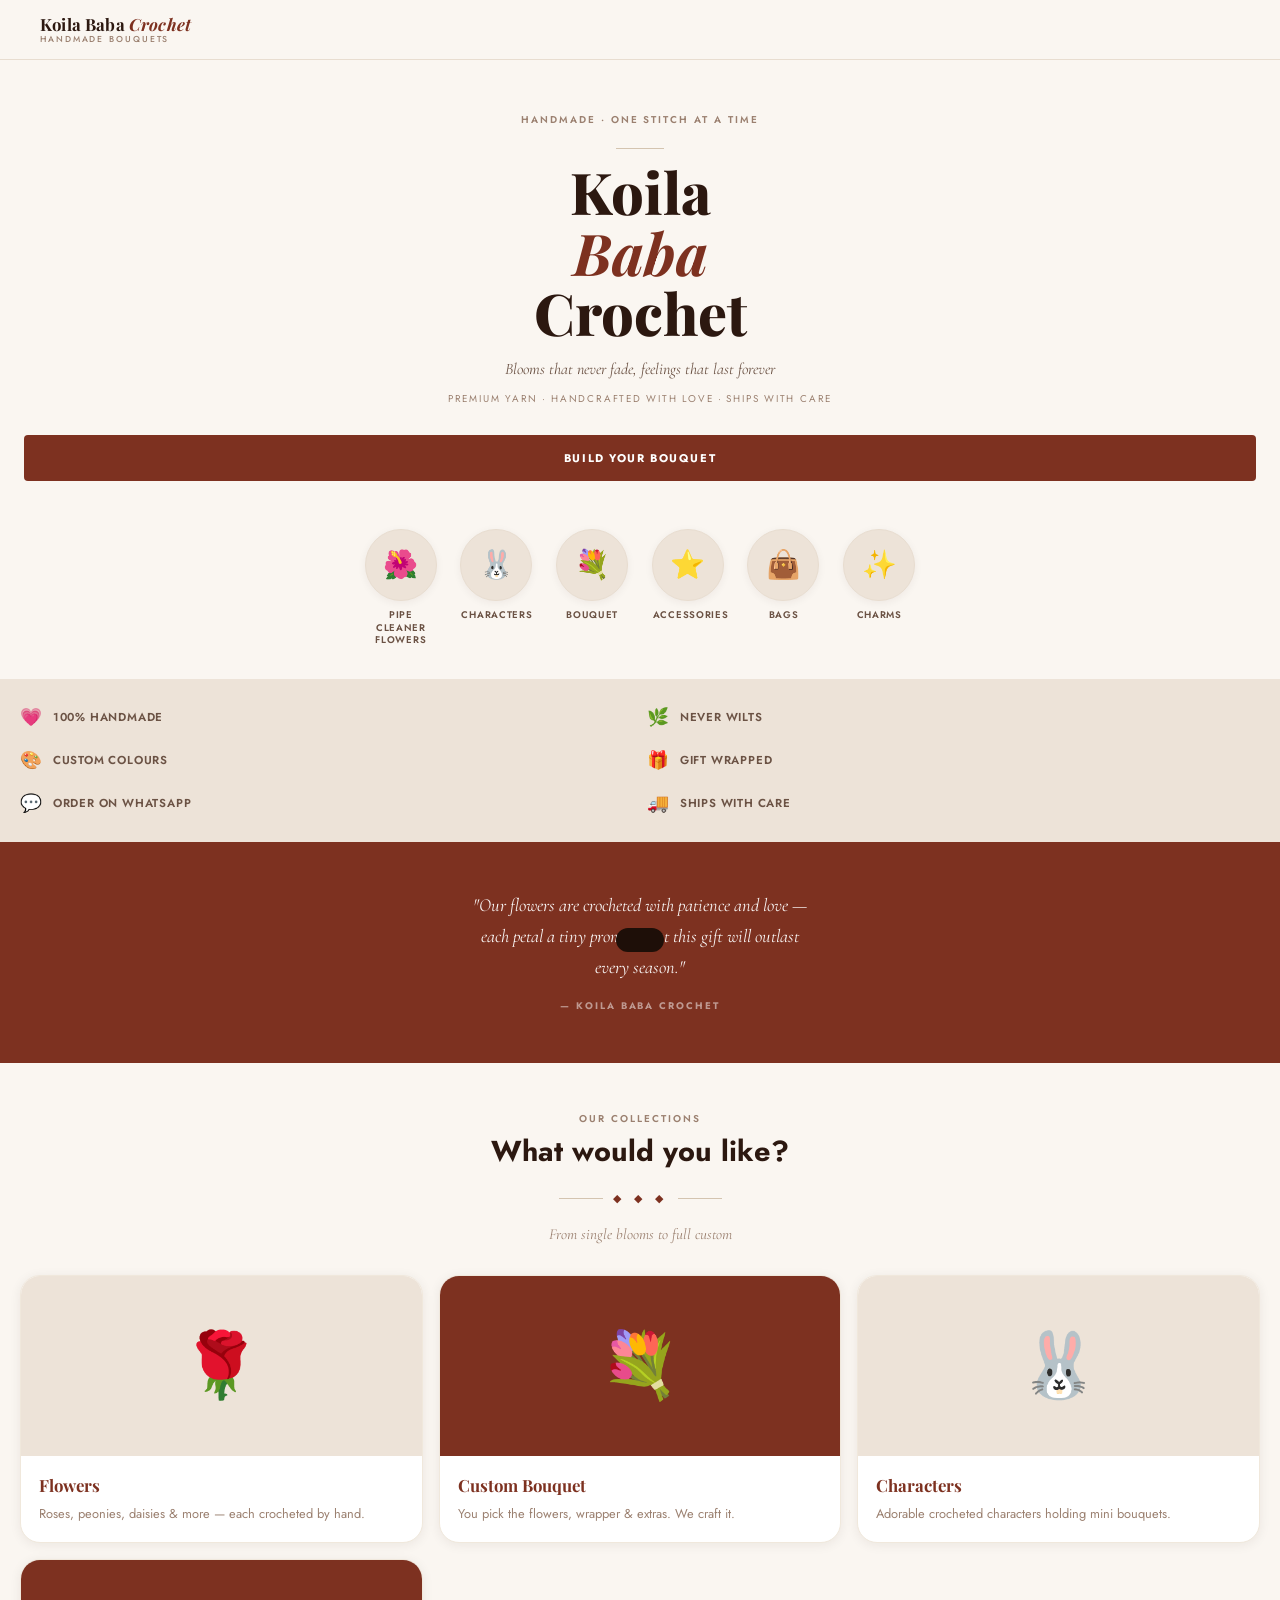
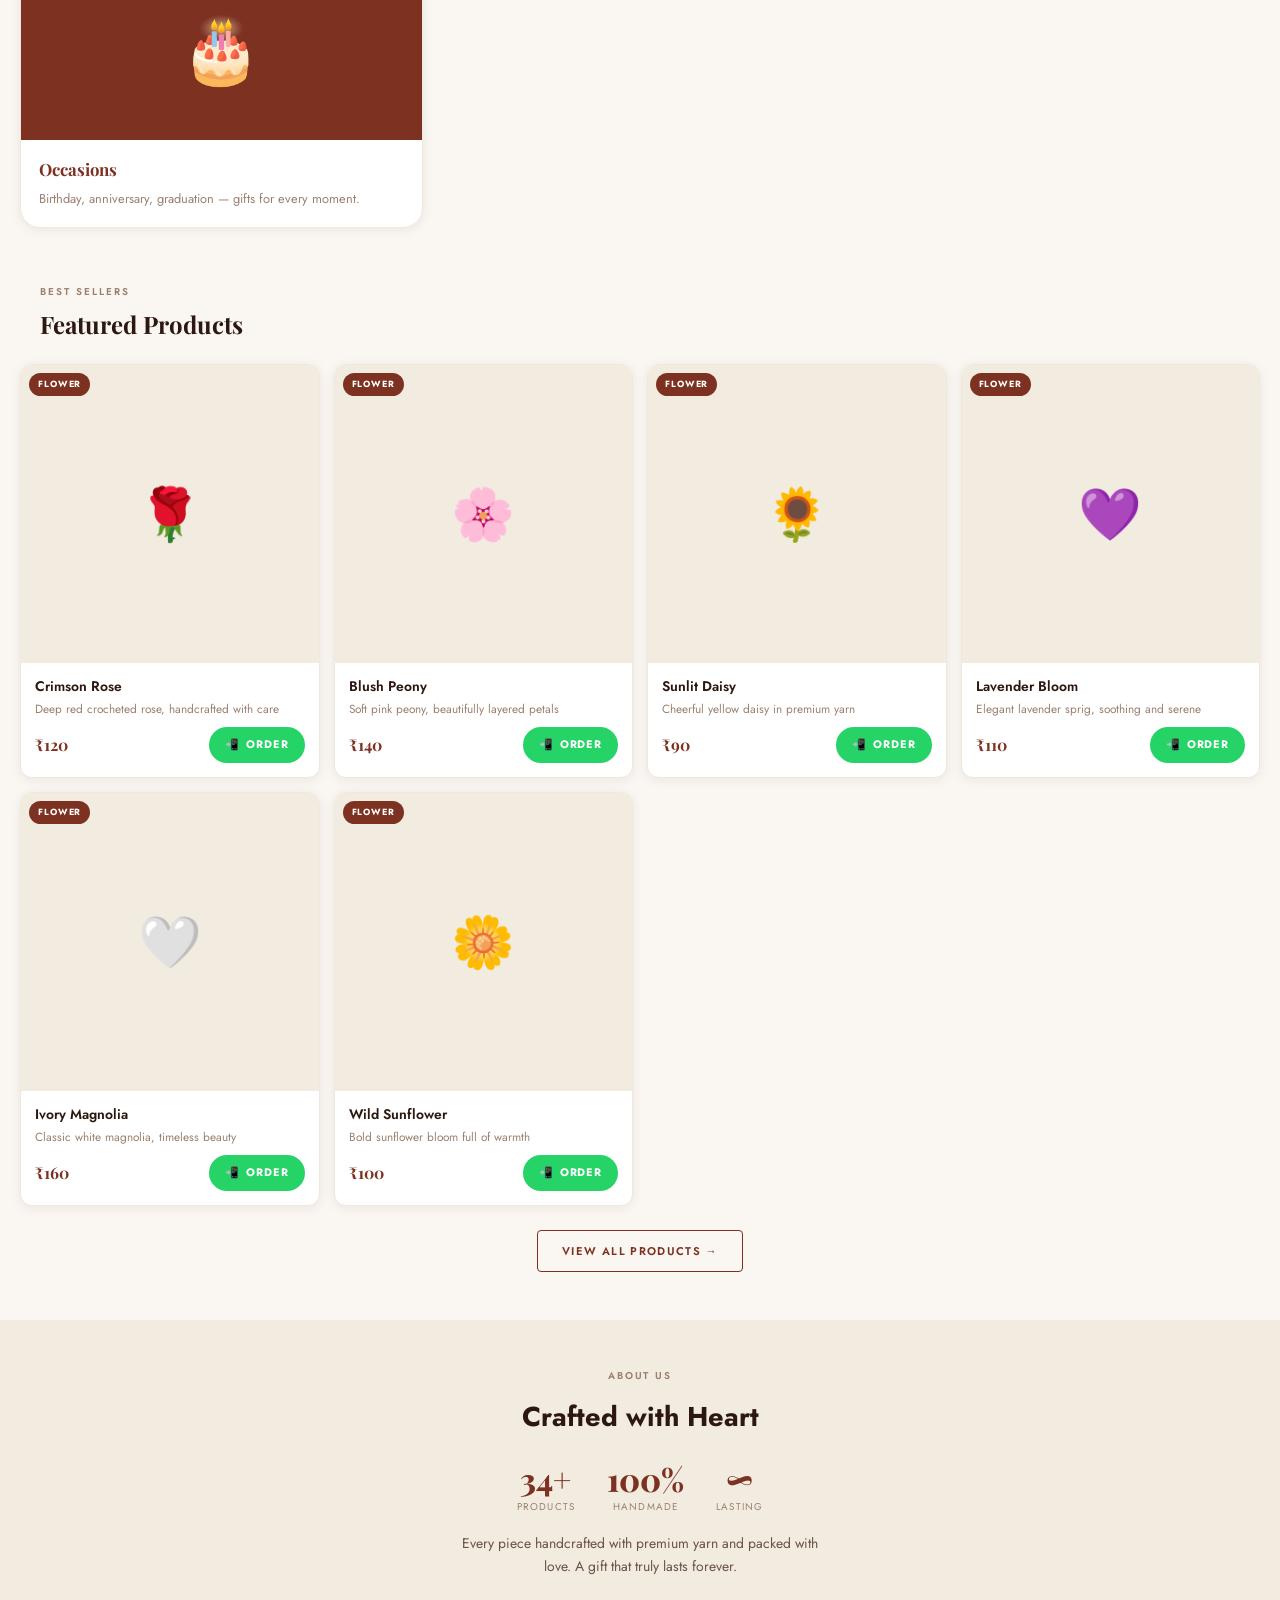
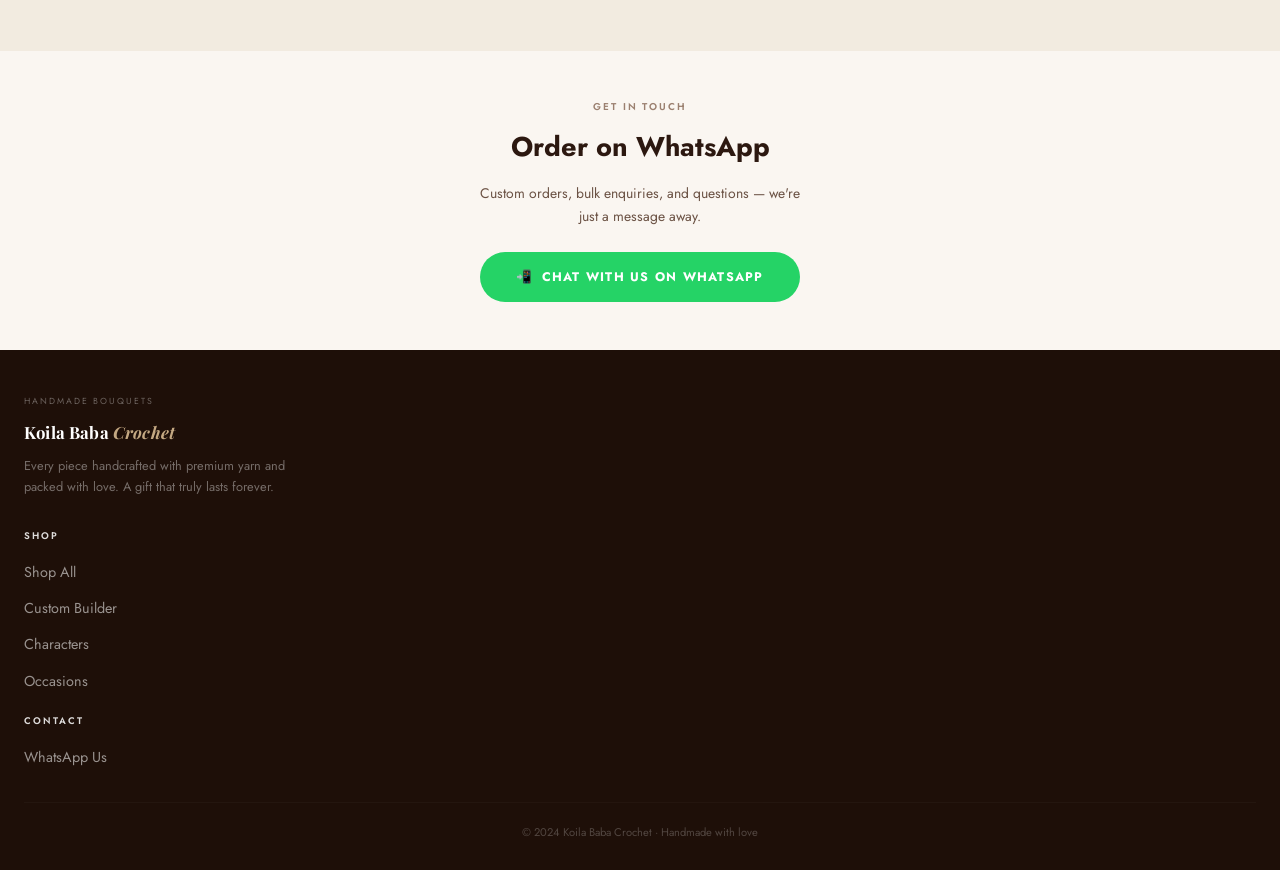
==== index.html @ a277d682 "Add files via upload" ====
<!DOCTYPE html>
<html lang="en">
<head>
  <meta charset="UTF-8" />
  <meta name="viewport" content="width=device-width, initial-scale=1.0" />
  <title>Koila Baba Crochet — Handmade Bouquets</title>
  <meta name="description" content="Premium handcrafted crochet bouquets. Blooms that never fade, feelings that last forever." />
  <link rel="stylesheet" href="style.css" />
  <style>
    /* ---- INDEX ONLY ---- */
    .hero-line { height: 1px; background: var(--beige-mid); width: 48px; display: inline-block; margin: 0 8px; vertical-align: middle; }
    .hero-divider-row { display: flex; align-items: center; justify-content: center; margin: 18px 0 12px; }
    .featured-header { padding: 0 20px; }
    .featured-header h2 { font-size: 1.5rem; }
    .section-heading-center { text-align: center; padding: 0 20px; margin-bottom: 24px; }
    .section-heading-center h2 { font-size: 1.8rem; }
    .about-stat-row { display: flex; justify-content: center; gap: 32px; margin: 24px 0 16px; }
    .about-stat { text-align: center; }
    .about-stat-num { font-family: var(--font-serif); font-size: 2rem; font-weight: 800; color: var(--rust); line-height: 1; }
    .about-stat-lbl { font-size: 0.62rem; letter-spacing: 0.12em; text-transform: uppercase; color: var(--text-muted); margin-top: 4px; }
  </style>
</head>
<body>

<!-- NAVBAR -->
<nav class="navbar">
  <a href="index.html" class="navbar-brand">
    <div class="brand-name">Koila Baba <span>Crochet</span></div>
    <div class="brand-tagline">Handmade Bouquets</div>
  </a>
  <button class="navbar-toggle" id="menuToggle" aria-label="Menu">
    <span></span><span></span><span></span>
  </button>
</nav>

<!-- MOBILE MENU -->
<div class="mobile-menu" id="mobileMenu">
  <a href="index.html">Home</a>
  <a href="shop.html">Shop</a>
  <a href="flowers.html">Build a Bouquet</a>
  <a href="shop.html?cat=characters">Characters</a>
  <a href="shop.html?cat=occasions">Occasions</a>
  <a href="https://wa.me/918638733586?text=Hi!%20I%20want%20to%20order%20a%20crochet%20bouquet." target="_blank" class="menu-whatsapp">📲 Order on WhatsApp</a>
</div>

<!-- HERO -->
<section class="hero">
  <div class="section-label">Handmade · One Stitch at a Time</div>
  <div class="hero-divider-row">
    <span class="hero-line"></span>
  </div>
  <h1 class="hero-title">
    Koila<br>
    <span class="italic">Baba</span><br>
    Crochet
  </h1>
  <p class="hero-tagline">Blooms that never fade, feelings that last forever</p>
  <div class="hero-meta">
    <span>Premium Yarn</span>·<span>Handcrafted with Love</span>·<span>Ships with Care</span>
  </div>
  <button class="btn-primary" onclick="window.location.href='shop.html'">Build Your Bouquet</button>
</section>

<!-- CATEGORY CIRCLES -->
<div class="category-circles">
  <div class="cat-circle" onclick="window.location.href='shop.html?cat=pipe-cleaner'">
    <div class="cat-circle-icon">🌺</div>
    <span class="cat-circle-label">Pipe Cleaner Flowers</span>
  </div>
  <div class="cat-circle" onclick="window.location.href='shop.html?cat=characters'">
    <div class="cat-circle-icon">🐰</div>
    <span class="cat-circle-label">Characters</span>
  </div>
  <div class="cat-circle" onclick="window.location.href='shop.html?cat=bouquet'">
    <div class="cat-circle-icon">💐</div>
    <span class="cat-circle-label">Bouquet</span>
  </div>
  <div class="cat-circle" onclick="window.location.href='shop.html?cat=accessories'">
    <div class="cat-circle-icon">⭐</div>
    <span class="cat-circle-label">Accessories</span>
  </div>
  <div class="cat-circle" onclick="window.location.href='shop.html?cat=bags'">
    <div class="cat-circle-icon">👜</div>
    <span class="cat-circle-label">Bags</span>
  </div>
  <div class="cat-circle" onclick="window.location.href='shop.html?cat=charms'">
    <div class="cat-circle-icon">✨</div>
    <span class="cat-circle-label">Charms</span>
  </div>
</div>

<!-- FEATURES STRIP -->
<div class="features-strip">
  <div class="features-grid">
    <div class="feature-item"><span class="fi">💗</span> 100% Handmade</div>
    <div class="feature-item"><span class="fi">🌿</span> Never Wilts</div>
    <div class="feature-item"><span class="fi">🎨</span> Custom Colours</div>
    <div class="feature-item"><span class="fi">🎁</span> Gift Wrapped</div>
    <div class="feature-item"><span class="fi">💬</span> Order on WhatsApp</div>
    <div class="feature-item"><span class="fi">🚚</span> Ships with Care</div>
  </div>
</div>

<!-- QUOTE SECTION -->
<div class="quote-section">
  <p class="quote-text">"Our flowers are crocheted with patience and love — each petal a tiny promise that this gift will outlast every season."</p>
  <p class="quote-author">— Koila Baba Crochet</p>
</div>

<!-- COLLECTIONS -->
<section class="collections-section">
  <div class="section-header section-center">
    <div class="section-label">Our Collections</div>
    <h2>What would you like?</h2>
    <div class="divider"><span class="divider-icon">◆ ◆ ◆</span></div>
    <p style="font-family:var(--font-italic);font-style:italic;font-size:0.95rem;color:var(--text-muted)">From single blooms to full custom</p>
  </div>
  <div class="collections-grid">
    <div class="collection-card" onclick="window.location.href='shop.html?cat=flowers'">
      <div class="collection-card-image bg-beige">🌹</div>
      <div class="collection-card-body">
        <h3>Flowers</h3>
        <p>Roses, peonies, daisies &amp; more — each crocheted by hand.</p>
      </div>
    </div>
    <div class="collection-card" onclick="window.location.href='flowers.html'">
      <div class="collection-card-image bg-rust">💐</div>
      <div class="collection-card-body">
        <h3>Custom Bouquet</h3>
        <p>You pick the flowers, wrapper &amp; extras. We craft it.</p>
      </div>
    </div>
    <div class="collection-card" onclick="window.location.href='shop.html?cat=characters'">
      <div class="collection-card-image bg-beige">🐰</div>
      <div class="collection-card-body">
        <h3>Characters</h3>
        <p>Adorable crocheted characters holding mini bouquets.</p>
      </div>
    </div>
    <div class="collection-card" onclick="window.location.href='shop.html?cat=occasions'">
      <div class="collection-card-image bg-rust">🎂</div>
      <div class="collection-card-body">
        <h3>Occasions</h3>
        <p>Birthday, anniversary, graduation — gifts for every moment.</p>
      </div>
    </div>
  </div>
</section>

<!-- FEATURED PRODUCTS -->
<section class="products-section">
  <div class="featured-header" style="margin-bottom:20px">
    <div class="section-label">Best Sellers</div>
    <h2 style="font-family:var(--font-serif);font-size:1.5rem;margin-top:4px">Featured Products</h2>
  </div>
  <div class="products-grid" id="featuredGrid">
    <!-- Filled by JS -->
  </div>
  <div style="text-align:center;margin-top:24px">
    <button class="btn-outline" onclick="window.location.href='shop.html'">View All Products →</button>
  </div>
</section>

<!-- ABOUT STRIP -->
<section class="about-strip">
  <div class="section-label">About Us</div>
  <h2>Crafted with Heart</h2>
  <div class="about-stat-row">
    <div class="about-stat">
      <div class="about-stat-num">34+</div>
      <div class="about-stat-lbl">Products</div>
    </div>
    <div class="about-stat">
      <div class="about-stat-num">100%</div>
      <div class="about-stat-lbl">Handmade</div>
    </div>
    <div class="about-stat">
      <div class="about-stat-num">∞</div>
      <div class="about-stat-lbl">Lasting</div>
    </div>
  </div>
  <p>Every piece handcrafted with premium yarn and packed with love. A gift that truly lasts forever.</p>
</section>

<!-- WHATSAPP CTA -->
<section class="whatsapp-cta">
  <div class="section-label">Get in Touch</div>
  <h2>Order on WhatsApp</h2>
  <p>Custom orders, bulk enquiries, and questions — we're just a message away.</p>
  <button class="btn-whatsapp-full" onclick="window.open('https://wa.me/918638733586?text=Hi!%20I%20want%20to%20order%20a%20crochet%20bouquet.','_blank')">
    <span>📲</span> Chat with Us on WhatsApp
  </button>
</section>

<!-- FOOTER -->
<footer>
  <div class="footer-top">
    <div class="footer-brand">
      <div class="footer-brand-tagline">Handmade Bouquets</div>
      <div class="brand-name">Koila Baba <span>Crochet</span></div>
      <p>Every piece handcrafted with premium yarn and packed with love. A gift that truly lasts forever.</p>
    </div>
  </div>
  <div class="footer-links-section">
    <h4>Shop</h4>
    <ul>
      <li><a href="shop.html">Shop All</a></li>
      <li><a href="flowers.html">Custom Builder</a></li>
      <li><a href="shop.html?cat=characters">Characters</a></li>
      <li><a href="shop.html?cat=occasions">Occasions</a></li>
    </ul>
  </div>
  <div class="footer-links-section" style="margin-top:20px">
    <h4>Contact</h4>
    <ul>
      <li><a href="https://wa.me/918638733586" target="_blank">WhatsApp Us</a></li>
    </ul>
  </div>
  <div class="footer-bottom">© 2024 Koila Baba Crochet · Handmade with love</div>
</footer>

<div class="toast" id="globalToast"></div>
<script src="script.js"></script>
<script>
  document.addEventListener('DOMContentLoaded', () => {
    const products = getProducts();
    // Show 6 featured products (mix of categories)
    const featured = products.filter(p => ['characters','bouquet','flowers'].includes(p.category)).slice(0, 6);
    const grid = document.getElementById('featuredGrid');
    grid.innerHTML = featured.map(p => productCardHTML(p)).join('');
  });
</script>
</body>
</html>
---- style.css ----
/* ===== GOOGLE FONTS ===== */
@import url('https://fonts.googleapis.com/css2?family=Playfair+Display:ital,wght@0,500;0,600;0,700;0,800;1,500;1,600;1,700&family=Jost:wght@300;400;500;600;700&family=Cormorant+Garamond:ital,wght@0,400;0,500;1,400;1,500&display=swap');

/* ===== CSS VARIABLES ===== */
:root {
  --cream: #FAF6F1;
  --cream-dark: #F2EBE0;
  --beige: #EDE3D8;
  --beige-mid: #D4C4B0;
  --brown-light: #C4A882;
  --brown: #8B5E3C;
  --rust: #7D3120;
  --rust-mid: #8B3A2A;
  --rust-dark: #5E2416;
  --dark-brown: #1E0F08;
  --footer-bg: #1E0F08;
  --text-primary: #2C1810;
  --text-secondary: #6B5244;
  --text-muted: #9B8070;
  --white: #FFFFFF;
  --card-bg: #FFFFFF;
  --border: #E8DDD0;
  --border-light: #F0E8DC;
  --shadow: 0 2px 12px rgba(44, 24, 16, 0.07);
  --shadow-hover: 0 8px 28px rgba(44, 24, 16, 0.14);
  --radius: 12px;
  --radius-lg: 20px;
  --transition: all 0.3s cubic-bezier(0.4, 0, 0.2, 1);
  --font-serif: 'Playfair Display', Georgia, 'Times New Roman', serif;
  --font-body: 'Jost', 'Helvetica Neue', Arial, sans-serif;
  --font-italic: 'Cormorant Garamond', Georgia, serif;
}

/* ===== RESET ===== */
*, *::before, *::after { box-sizing: border-box; margin: 0; padding: 0; }
html { scroll-behavior: smooth; }
body {
  font-family: var(--font-body);
  background: var(--cream);
  color: var(--text-primary);
  line-height: 1.65;
  -webkit-font-smoothing: antialiased;
  overflow-x: hidden;
}
img { max-width: 100%; display: block; }
a { text-decoration: none; color: inherit; }
button { cursor: pointer; border: none; background: none; font-family: inherit; }
ul { list-style: none; }
input, textarea, select { font-family: inherit; }

/* ===== NAVBAR ===== */
.navbar {
  position: sticky;
  top: 0;
  z-index: 200;
  background: var(--cream);
  border-bottom: 1px solid var(--border);
  padding: 0 20px;
  height: 60px;
  display: flex;
  align-items: center;
  justify-content: space-between;
}

.navbar-brand {
  display: flex;
  flex-direction: column;
  line-height: 1;
  gap: 2px;
}

.brand-name {
  font-family: var(--font-serif);
  font-size: 1.05rem;
  font-weight: 700;
  color: var(--text-primary);
  letter-spacing: 0.01em;
}
.brand-name span {
  color: var(--rust);
  font-style: italic;
}
.brand-tagline {
  font-size: 0.54rem;
  letter-spacing: 0.22em;
  text-transform: uppercase;
  color: var(--text-muted);
  font-weight: 500;
}

.navbar-toggle {
  display: flex;
  flex-direction: column;
  gap: 5px;
  padding: 6px;
  border-radius: 6px;
  transition: var(--transition);
  background: none;
  border: none;
  cursor: pointer;
}
.navbar-toggle span {
  display: block;
  width: 22px;
  height: 1.5px;
  background: var(--text-primary);
  border-radius: 2px;
  transition: var(--transition);
}
.navbar-toggle.active span:nth-child(1) { transform: translateY(6.5px) rotate(45deg); }
.navbar-toggle.active span:nth-child(2) { opacity: 0; transform: scaleX(0); }
.navbar-toggle.active span:nth-child(3) { transform: translateY(-6.5px) rotate(-45deg); }

/* ===== MOBILE MENU ===== */
.mobile-menu {
  position: fixed;
  top: 60px; left: 0; right: 0; bottom: 0;
  background: var(--cream);
  z-index: 199;
  padding: 36px 28px 40px;
  display: flex;
  flex-direction: column;
  gap: 0;
  transform: translateX(100%);
  transition: transform 0.38s cubic-bezier(0.4, 0, 0.2, 1);
  overflow-y: auto;
}
.mobile-menu.open { transform: translateX(0); }
.mobile-menu a {
  font-family: var(--font-serif);
  font-size: 1.6rem;
  font-weight: 600;
  color: var(--text-primary);
  padding: 14px 0;
  border-bottom: 1px solid var(--border-light);
  transition: var(--transition);
  display: block;
}
.mobile-menu a:hover { color: var(--rust); padding-left: 10px; }
.mobile-menu a:first-child { border-top: 1px solid var(--border-light); }
.menu-whatsapp {
  margin-top: 32px;
  background: #25D366 !important;
  color: white !important;
  text-align: center !important;
  padding: 16px !important;
  border-radius: 50px !important;
  border: none !important;
  font-size: 0.85rem !important;
  font-family: var(--font-body) !important;
  font-weight: 600 !important;
  letter-spacing: 0.06em !important;
  display: block !important;
}

/* ===== BUTTONS ===== */
.btn-primary {
  display: inline-flex;
  align-items: center;
  justify-content: center;
  gap: 8px;
  background: var(--rust);
  color: var(--white);
  font-family: var(--font-body);
  font-size: 0.7rem;
  font-weight: 700;
  letter-spacing: 0.14em;
  text-transform: uppercase;
  padding: 15px 32px;
  border-radius: 4px;
  border: none;
  transition: var(--transition);
  cursor: pointer;
  width: 100%;
}
.btn-primary:hover { background: var(--rust-dark); box-shadow: var(--shadow-hover); }

.btn-whatsapp {
  display: inline-flex;
  align-items: center;
  justify-content: center;
  gap: 6px;
  background: #25D366;
  color: white;
  font-family: var(--font-body);
  font-size: 0.68rem;
  font-weight: 700;
  letter-spacing: 0.08em;
  text-transform: uppercase;
  padding: 9px 16px;
  border-radius: 50px;
  border: none;
  transition: var(--transition);
  cursor: pointer;
  white-space: nowrap;
}
.btn-whatsapp:hover { background: #1da851; transform: translateY(-1px); }
.btn-whatsapp-full {
  display: flex;
  align-items: center;
  justify-content: center;
  gap: 8px;
  background: #25D366;
  color: white;
  font-family: var(--font-body);
  font-size: 0.78rem;
  font-weight: 700;
  letter-spacing: 0.1em;
  text-transform: uppercase;
  padding: 16px 28px;
  border-radius: 50px;
  border: none;
  width: 100%;
  transition: var(--transition);
  cursor: pointer;
}
.btn-whatsapp-full:hover { background: #1da851; transform: translateY(-2px); box-shadow: 0 8px 24px rgba(37,211,102,0.3); }

.btn-outline {
  display: inline-flex;
  align-items: center;
  justify-content: center;
  gap: 8px;
  background: transparent;
  color: var(--rust);
  font-family: var(--font-body);
  font-size: 0.7rem;
  font-weight: 600;
  letter-spacing: 0.12em;
  text-transform: uppercase;
  padding: 12px 24px;
  border-radius: 4px;
  border: 1.5px solid var(--rust);
  transition: var(--transition);
  cursor: pointer;
}
.btn-outline:hover { background: var(--rust); color: white; }

/* ===== SECTION LABEL ===== */
.section-label {
  font-family: var(--font-body);
  font-size: 0.62rem;
  font-weight: 600;
  letter-spacing: 0.2em;
  text-transform: uppercase;
  color: var(--text-muted);
}

/* ===== DIVIDER ===== */
.divider {
  display: flex;
  align-items: center;
  gap: 10px;
  margin: 14px auto;
  width: fit-content;
}
.divider::before, .divider::after {
  content: '';
  display: block;
  width: 44px;
  height: 1px;
  background: var(--beige-mid);
}
.divider-icon { color: var(--rust); font-size: 0.7rem; letter-spacing: 5px; }

/* ===== HERO ===== */
.hero {
  padding: 52px 24px 40px;
  text-align: center;
}
.hero .section-label { margin-bottom: 20px; }
.hero-title {
  font-family: var(--font-serif);
  font-size: 3rem;
  font-weight: 800;
  line-height: 1.05;
  color: var(--text-primary);
  margin-bottom: 4px;
}
.hero-title .italic { color: var(--rust); font-style: italic; font-weight: 700; }
.hero-tagline {
  font-family: var(--font-italic);
  font-size: 1rem;
  font-style: italic;
  color: var(--text-secondary);
  margin: 14px 0 10px;
  line-height: 1.5;
}
.hero-meta {
  font-size: 0.62rem;
  letter-spacing: 0.18em;
  text-transform: uppercase;
  color: var(--text-muted);
  margin-bottom: 28px;
}
.hero-meta span { margin: 0 4px; }

/* ===== CATEGORY CIRCLES ===== */
.category-circles {
  display: grid;
  grid-template-columns: repeat(3, 1fr);
  gap: 18px 6px;
  padding: 8px 16px 32px;
  max-width: 480px;
  margin: 0 auto;
}
.cat-circle {
  display: flex;
  flex-direction: column;
  align-items: center;
  gap: 8px;
  cursor: pointer;
  transition: var(--transition);
}
.cat-circle:active { transform: scale(0.95); }
.cat-circle-icon {
  width: 72px;
  height: 72px;
  border-radius: 50%;
  background: var(--beige);
  display: flex;
  align-items: center;
  justify-content: center;
  font-size: 1.75rem;
  border: 1.5px solid var(--border);
  transition: var(--transition);
  box-shadow: 0 2px 8px rgba(44, 24, 16, 0.06);
}
.cat-circle:hover .cat-circle-icon,
.cat-circle.active .cat-circle-icon {
  background: var(--rust);
  border-color: var(--rust);
  box-shadow: 0 6px 18px rgba(125, 49, 32, 0.28);
  transform: scale(1.07);
}
.cat-circle-label {
  font-size: 0.6rem;
  font-weight: 600;
  letter-spacing: 0.07em;
  text-transform: uppercase;
  color: var(--text-secondary);
  text-align: center;
  line-height: 1.3;
  max-width: 70px;
}
.cat-circle.active .cat-circle-label { color: var(--rust); }

/* ===== FEATURES STRIP ===== */
.features-strip {
  background: var(--beige);
  padding: 24px 20px;
}
.features-grid {
  display: grid;
  grid-template-columns: 1fr 1fr;
  gap: 14px;
}
.feature-item {
  display: flex;
  align-items: center;
  gap: 10px;
  font-size: 0.72rem;
  font-weight: 600;
  letter-spacing: 0.07em;
  text-transform: uppercase;
  color: var(--text-secondary);
}
.feature-item .fi { font-size: 1.1rem; }

/* ===== QUOTE SECTION ===== */
.quote-section {
  background: var(--rust);
  padding: 48px 28px;
  text-align: center;
}
.quote-text {
  font-family: var(--font-italic);
  font-size: 1.15rem;
  font-style: italic;
  color: rgba(255,255,255,0.95);
  line-height: 1.7;
  max-width: 340px;
  margin: 0 auto 16px;
}
.quote-author {
  font-size: 0.6rem;
  font-weight: 700;
  letter-spacing: 0.2em;
  text-transform: uppercase;
  color: rgba(255,255,255,0.5);
}

/* ===== COLLECTIONS SECTION ===== */
.collections-section {
  padding: 48px 20px;
}
.collections-section .section-header {
  text-align: center;
  margin-bottom: 28px;
}
.collections-section .section-header h2 {
  font-size: 1.8rem;
}
.collections-grid {
  display: grid;
  grid-template-columns: 1fr;
  gap: 16px;
}
.collection-card {
  border-radius: var(--radius-lg);
  overflow: hidden;
  background: var(--card-bg);
  box-shadow: var(--shadow);
  cursor: pointer;
  transition: var(--transition);
  border: 1px solid var(--border-light);
}
.collection-card:hover { transform: translateY(-3px); box-shadow: var(--shadow-hover); }
.collection-card-image {
  height: 180px;
  display: flex;
  align-items: center;
  justify-content: center;
  font-size: 4rem;
}
.collection-card-image.bg-beige { background: var(--beige); }
.collection-card-image.bg-rust { background: var(--rust); }
.collection-card-body {
  padding: 16px 18px 18px;
}
.collection-card-body h3 {
  font-family: var(--font-serif);
  font-size: 1.05rem;
  color: var(--rust);
  font-weight: 700;
  margin-bottom: 4px;
}
.collection-card-body p {
  font-size: 0.8rem;
  color: var(--text-muted);
}

/* ===== PRODUCT GRID ===== */
.products-section {
  padding: 8px 20px 48px;
}
.products-grid {
  display: grid;
  grid-template-columns: 1fr 1fr;
  gap: 14px;
}
.product-card {
  background: var(--card-bg);
  border-radius: var(--radius);
  overflow: hidden;
  box-shadow: var(--shadow);
  transition: var(--transition);
  border: 1px solid var(--border-light);
}
.product-card:hover { transform: translateY(-3px); box-shadow: var(--shadow-hover); }
.product-card-image {
  aspect-ratio: 1;
  background: var(--cream-dark);
  display: flex;
  align-items: center;
  justify-content: center;
  font-size: 3.2rem;
  position: relative;
}
.product-tag {
  position: absolute;
  top: 8px; left: 8px;
  background: var(--rust);
  color: white;
  font-size: 0.56rem;
  font-weight: 700;
  letter-spacing: 0.1em;
  text-transform: uppercase;
  padding: 4px 9px;
  border-radius: 50px;
}
.product-card-body {
  padding: 12px 14px 14px;
}
.product-card-body h3 {
  font-family: var(--font-body);
  font-size: 0.87rem;
  font-weight: 600;
  margin-bottom: 3px;
}
.product-card-body p {
  font-size: 0.74rem;
  color: var(--text-muted);
  margin-bottom: 10px;
  line-height: 1.4;
}
.product-card-footer {
  display: flex;
  align-items: center;
  justify-content: space-between;
}
.product-price {
  font-family: var(--font-serif);
  font-size: 1rem;
  font-weight: 700;
  color: var(--rust);
}

/* ===== ABOUT STRIP ===== */
.about-strip {
  background: var(--cream-dark);
  padding: 48px 24px;
  text-align: center;
}
.about-strip h2 { font-size: 1.7rem; margin: 10px 0 12px; }
.about-strip p {
  font-size: 0.87rem;
  color: var(--text-secondary);
  line-height: 1.7;
  max-width: 360px;
  margin: 0 auto 24px;
}
/* ===== WHATSAPP CTA ===== */
.whatsapp-cta {
  padding: 48px 24px;
  text-align: center;
}
.whatsapp-cta h2 { font-size: 1.7rem; margin: 10px 0 12px; }
.whatsapp-cta p {
  font-size: 0.87rem;
  color: var(--text-secondary);
  margin-bottom: 24px;
  max-width: 320px;
  margin: 0 auto 24px;
}
.whatsapp-cta .btn-whatsapp-full { max-width: 320px; margin: 0 auto; }

/* ===== FOOTER ===== */
footer {
  background: var(--footer-bg);
  color: rgba(255,255,255,0.65);
  padding: 44px 24px 28px;
}
.footer-top { margin-bottom: 32px; }
.footer-brand .brand-name { color: white; }
.footer-brand .brand-name span { color: var(--brown-light); }
.footer-brand-tagline {
  font-size: 0.55rem;
  letter-spacing: 0.22em;
  text-transform: uppercase;
  color: rgba(255,255,255,0.35);
  margin-bottom: 10px;
}
.footer-brand p {
  font-size: 0.8rem;
  line-height: 1.65;
  opacity: 0.6;
  margin-top: 8px;
  max-width: 280px;
}
.footer-links-section { margin-top: 28px; }
.footer-links-section h4 {
  color: rgba(255,255,255,0.85);
  font-family: var(--font-body);
  font-size: 0.6rem;
  letter-spacing: 0.2em;
  text-transform: uppercase;
  margin-bottom: 14px;
  font-weight: 600;
}
.footer-links-section ul li { margin-bottom: 10px; }
.footer-links-section ul li a {
  color: rgba(255,255,255,0.55);
  font-size: 0.9rem;
  transition: var(--transition);
}
.footer-links-section ul li a:hover { color: var(--brown-light); }
.footer-bottom {
  border-top: 1px solid rgba(255,255,255,0.08);
  margin-top: 32px;
  padding-top: 20px;
  font-size: 0.7rem;
  opacity: 0.35;
  text-align: center;
}

/* ===== SHOP PAGE ===== */
.shop-hero {
  background: var(--rust);
  padding: 36px 24px 52px;
  text-align: center;
  position: relative;
  overflow: hidden;
}
.shop-hero::after {
  content: '';
  position: absolute;
  bottom: 0; left: 0; right: 0;
  height: 36px;
  background: var(--cream);
  border-radius: 36px 36px 0 0;
}
.shop-hero .section-label { color: rgba(255,255,255,0.6); margin-bottom: 8px; }
.shop-hero h1 {
  font-family: var(--font-serif);
  font-size: 2.4rem;
  font-weight: 800;
  color: white;
  margin-bottom: 6px;
}
.shop-hero p {
  font-family: var(--font-italic);
  font-size: 0.95rem;
  font-style: italic;
  color: rgba(255,255,255,0.8);
}

.category-scroll-wrapper {
  padding: 20px 20px 8px;
}
.category-scroll {
  display: flex;
  gap: 10px;
  overflow-x: auto;
  padding-bottom: 8px;
  scrollbar-width: none;
  -ms-overflow-style: none;
}
.category-scroll::-webkit-scrollbar { display: none; }
.cat-pill {
  flex-shrink: 0;
  display: flex;
  flex-direction: column;
  align-items: center;
  gap: 6px;
  cursor: pointer;
  transition: var(--transition);
}
.cat-pill-icon {
  width: 64px;
  height: 64px;
  border-radius: 50%;
  background: var(--beige);
  display: flex;
  align-items: center;
  justify-content: center;
  font-size: 1.6rem;
  border: 1.5px solid var(--border);
  transition: var(--transition);
}
.cat-pill.active .cat-pill-icon { background: var(--rust); border-color: var(--rust); }
.cat-pill-label {
  font-size: 0.58rem;
  font-weight: 600;
  letter-spacing: 0.07em;
  text-transform: uppercase;
  color: var(--text-muted);
  text-align: center;
  max-width: 64px;
  line-height: 1.2;
}
.cat-pill.active .cat-pill-label { color: var(--rust); }
.category-dots {
  display: flex;
  justify-content: center;
  gap: 5px;
  margin-top: 12px;
}
.category-dot {
  width: 24px;
  height: 3px;
  border-radius: 3px;
  background: var(--border);
  transition: var(--transition);
}
.category-dot.active { background: var(--rust); width: 32px; }

.shop-products {
  padding: 16px 20px 48px;
}
.shop-products-header {
  display: flex;
  align-items: baseline;
  gap: 10px;
  margin-bottom: 20px;
}
.shop-products-header h2 {
  font-family: var(--font-serif);
  font-size: 1.4rem;
}
.shop-products-header span {
  font-size: 0.8rem;
  color: var(--text-muted);
}
.dont-see {
  text-align: center;
  padding: 28px 24px;
  border-top: 1px solid var(--border-light);
  margin-top: 8px;
}
.dont-see h3 {
  font-family: var(--font-serif);
  font-size: 1.2rem;
  color: var(--rust);
  font-style: italic;
  margin-bottom: 8px;
}
.dont-see p { font-size: 0.82rem; color: var(--text-muted); margin-bottom: 16px; }

/* ===== BUILDER PAGE ===== */
.builder-page {
  padding: 24px 20px 80px;
}
.builder-step {
  margin-bottom: 36px;
}
.step-header {
  display: flex;
  align-items: center;
  gap: 12px;
  margin-bottom: 6px;
  padding-bottom: 12px;
  border-bottom: 1px solid var(--border-light);
}
.step-num {
  width: 32px;
  height: 32px;
  border-radius: 50%;
  background: var(--rust);
  color: white;
  display: flex;
  align-items: center;
  justify-content: center;
  font-size: 0.85rem;
  font-weight: 700;
  flex-shrink: 0;
}
.step-header h2 {
  font-family: var(--font-serif);
  font-size: 1.2rem;
  font-weight: 700;
}
.step-subtitle {
  font-family: var(--font-italic);
  font-size: 0.85rem;
  font-style: italic;
  color: var(--text-muted);
  margin-bottom: 18px;
}
.builder-grid {
  display: grid;
  grid-template-columns: 1fr 1fr;
  gap: 10px;
}
.builder-item {
  background: var(--card-bg);
  border: 1.5px solid var(--border);
  border-radius: var(--radius);
  padding: 16px 12px;
  display: flex;
  flex-direction: column;
  align-items: center;
  gap: 6px;
  cursor: pointer;
  transition: var(--transition);
  position: relative;
  text-align: center;
}
.builder-item:hover { border-color: var(--rust); background: #FFF8F5; }
.builder-item.selected {
  border-color: var(--rust);
  background: #FFF8F5;
  box-shadow: 0 0 0 2px rgba(125,49,32,0.15);
}
.builder-item.selected::after {
  content: '✓';
  position: absolute;
  top: 8px; right: 8px;
  width: 18px; height: 18px;
  background: var(--rust);
  color: white;
  border-radius: 50%;
  font-size: 0.65rem;
  display: flex;
  align-items: center;
  justify-content: center;
  font-weight: 700;
}
.builder-item-icon { font-size: 2.2rem; }
.builder-item-name {
  font-size: 0.75rem;
  font-weight: 600;
  color: var(--text-primary);
  line-height: 1.2;
}
.builder-item-price {
  font-family: var(--font-serif);
  font-size: 0.85rem;
  font-weight: 700;
  color: var(--rust);
}
.builder-summary {
  position: fixed;
  bottom: 0; left: 0; right: 0;
  background: var(--card-bg);
  border-top: 1.5px solid var(--border);
  padding: 16px 20px 24px;
  z-index: 50;
  box-shadow: 0 -8px 24px rgba(44,24,16,0.1);
}
.summary-title {
  font-family: var(--font-serif);
  font-size: 1rem;
  font-weight: 700;
  margin-bottom: 8px;
  color: var(--rust);
}
.summary-items {
  min-height: 32px;
  margin-bottom: 10px;
}
.summary-empty {
  font-size: 0.78rem;
  font-style: italic;
  color: var(--text-muted);
}
.summary-item-tag {
  display: inline-block;
  background: var(--beige);
  border-radius: 50px;
  padding: 3px 10px;
  font-size: 0.7rem;
  margin: 2px 3px 2px 0;
  color: var(--text-secondary);
  font-weight: 500;
}
.summary-total-row {
  display: flex;
  align-items: center;
  justify-content: space-between;
  margin-bottom: 12px;
}
.summary-total-label {
  font-size: 0.7rem;
  font-weight: 600;
  letter-spacing: 0.12em;
  text-transform: uppercase;
  color: var(--text-muted);
}
.summary-total-price {
  font-family: var(--font-serif);
  font-size: 1.4rem;
  font-weight: 800;
  color: var(--rust);
}

/* ===== ADMIN ===== */
.admin-login {
  min-height: 100vh;
  background: var(--cream);
  display: flex;
  align-items: center;
  justify-content: center;
  padding: 24px;
}
.admin-login-card {
  background: var(--card-bg);
  border-radius: var(--radius-lg);
  padding: 40px 32px;
  width: 100%;
  max-width: 340px;
  box-shadow: var(--shadow-hover);
  border: 1px solid var(--border);
  text-align: center;
}
.admin-login-card .brand-name { font-size: 1.1rem; justify-content: center; display: flex; gap: 5px; }
.admin-login-card .brand-tagline { margin-bottom: 4px; }
.admin-login-label {
  font-size: 0.6rem;
  letter-spacing: 0.2em;
  text-transform: uppercase;
  color: var(--text-muted);
  display: block;
  margin: 24px 0 24px;
}
.admin-divider {
  height: 1px;
  background: var(--border);
  margin: 0 -8px 24px;
}
.form-group { text-align: left; margin-bottom: 16px; }
.form-group label {
  display: block;
  font-size: 0.62rem;
  font-weight: 600;
  letter-spacing: 0.15em;
  text-transform: uppercase;
  color: var(--text-muted);
  margin-bottom: 7px;
}
.form-group input, .form-group select, .form-group textarea {
  width: 100%;
  padding: 12px 16px;
  border: 1.5px solid var(--border);
  border-radius: 8px;
  font-size: 0.9rem;
  background: var(--cream);
  color: var(--text-primary);
  transition: var(--transition);
  outline: none;
}
.form-group input:focus, .form-group select:focus, .form-group textarea:focus {
  border-color: var(--rust);
  background: white;
}
.form-group textarea { resize: vertical; min-height: 80px; }
.admin-error {
  color: var(--rust);
  font-size: 0.78rem;
  text-align: center;
  margin-top: 12px;
  display: none;
}

/* ADMIN DASHBOARD */
.admin-header {
  background: var(--rust);
  padding: 0 20px;
  height: 56px;
  display: flex;
  align-items: center;
  justify-content: space-between;
}
.admin-header .brand-name { color: white; font-size: 0.95rem; }
.admin-header .brand-name span { color: var(--brown-light); }
.admin-header .brand-tagline { color: rgba(255,255,255,0.5); }
.admin-logout {
  font-size: 0.65rem;
  font-weight: 700;
  letter-spacing: 0.12em;
  text-transform: uppercase;
  color: rgba(255,255,255,0.8);
  border: 1px solid rgba(255,255,255,0.3);
  padding: 7px 14px;
  border-radius: 4px;
  transition: var(--transition);
  cursor: pointer;
  background: none;
}
.admin-logout:hover { background: rgba(255,255,255,0.15); color: white; }
.admin-body { padding: 24px 20px 60px; }
.dashboard-stats {
  display: grid;
  grid-template-columns: 1fr 1fr;
  gap: 12px;
  margin-bottom: 24px;
}
.stat-card {
  background: var(--card-bg);
  border-radius: var(--radius);
  padding: 18px 20px;
  box-shadow: var(--shadow);
  border: 1px solid var(--border-light);
}
.stat-label {
  font-size: 0.6rem;
  font-weight: 600;
  letter-spacing: 0.15em;
  text-transform: uppercase;
  color: var(--text-muted);
  margin-bottom: 6px;
}
.stat-value {
  font-family: var(--font-serif);
  font-size: 2rem;
  font-weight: 800;
  color: var(--rust);
  line-height: 1;
}
.admin-section-title {
  font-family: var(--font-serif);
  font-size: 1.3rem;
  color: var(--rust);
  margin-bottom: 14px;
}
.quick-actions {
  display: flex;
  flex-direction: column;
  gap: 10px;
  margin-bottom: 32px;
}
.qa-btn {
  display: flex;
  align-items: center;
  gap: 10px;
  padding: 13px 18px;
  border-radius: 8px;
  border: 1.5px solid var(--border);
  background: var(--card-bg);
  font-family: var(--font-body);
  font-size: 0.8rem;
  font-weight: 600;
  letter-spacing: 0.06em;
  text-transform: uppercase;
  cursor: pointer;
  transition: var(--transition);
  color: var(--text-primary);
}
.qa-btn:hover { border-color: var(--rust); color: var(--rust); background: #FFF8F5; }
.qa-btn.add { background: var(--rust); color: white; border-color: var(--rust); }
.qa-btn.add:hover { background: var(--rust-dark); }
.qa-btn.view { background: var(--beige); border-color: var(--beige-mid); }
.qa-btn.green { background: #25D366; color: white; border-color: #25D366; }
.qa-btn.green:hover { background: #1da851; }
.qa-btn.danger { color: var(--rust); }
.qa-btn.danger:hover { background: #FFF0ED; }

/* ADMIN PRODUCT LIST */
.admin-product-card {
  background: var(--card-bg);
  border-radius: var(--radius);
  padding: 14px 16px;
  display: flex;
  align-items: center;
  gap: 14px;
  box-shadow: var(--shadow);
  border: 1px solid var(--border-light);
  margin-bottom: 10px;
  transition: var(--transition);
}
.admin-product-card:hover { box-shadow: var(--shadow-hover); }
.admin-product-emoji {
  width: 52px;
  height: 52px;
  border-radius: 10px;
  background: var(--cream-dark);
  display: flex;
  align-items: center;
  justify-content: center;
  font-size: 1.8rem;
  flex-shrink: 0;
}
.admin-product-info { flex: 1; min-width: 0; }
.admin-product-info h4 {
  font-family: var(--font-body);
  font-size: 0.88rem;
  font-weight: 600;
  margin-bottom: 2px;
}
.admin-product-meta {
  display: flex;
  gap: 8px;
  align-items: center;
}
.admin-product-price {
  font-family: var(--font-serif);
  font-size: 0.9rem;
  color: var(--rust);
  font-weight: 700;
}
.admin-cat-badge {
  font-size: 0.58rem;
  font-weight: 600;
  letter-spacing: 0.08em;
  text-transform: uppercase;
  color: var(--text-muted);
  background: var(--beige);
  padding: 2px 8px;
  border-radius: 50px;
}
.admin-actions { display: flex; gap: 6px; flex-shrink: 0; }
.admin-edit-btn, .admin-del-btn {
  width: 32px; height: 32px;
  border-radius: 8px;
  border: 1.5px solid var(--border);
  background: transparent;
  cursor: pointer;
  font-size: 0.85rem;
  display: flex;
  align-items: center;
  justify-content: center;
  transition: var(--transition);
}
.admin-edit-btn:hover { background: var(--beige); border-color: var(--beige-mid); }
.admin-del-btn:hover { background: #FFF0ED; border-color: var(--rust); }

/* MODAL */
.modal-overlay {
  position: fixed;
  inset: 0;
  background: rgba(30,15,8,0.55);
  z-index: 999;
  display: flex;
  align-items: flex-end;
  justify-content: center;
  opacity: 0;
  pointer-events: none;
  transition: opacity 0.3s;
}
.modal-overlay.open { opacity: 1; pointer-events: all; }
.modal {
  background: var(--cream);
  border-radius: var(--radius-lg) var(--radius-lg) 0 0;
  width: 100%;
  max-width: 520px;
  padding: 28px 24px 36px;
  transform: translateY(40px);
  transition: transform 0.35s cubic-bezier(0.34, 1.56, 0.64, 1);
  max-height: 90vh;
  overflow-y: auto;
}
.modal-overlay.open .modal { transform: translateY(0); }
.modal-header {
  display: flex;
  align-items: center;
  justify-content: space-between;
  margin-bottom: 24px;
}
.modal-title {
  font-family: var(--font-serif);
  font-size: 1.2rem;
  color: var(--rust);
}
.modal-close {
  width: 32px; height: 32px;
  border-radius: 50%;
  background: var(--beige);
  border: none;
  cursor: pointer;
  font-size: 1rem;
  display: flex;
  align-items: center;
  justify-content: center;
  color: var(--text-muted);
  transition: var(--transition);
}
.modal-close:hover { background: var(--border); }

/* TOAST */
.toast {
  position: fixed;
  bottom: 28px;
  left: 50%;
  transform: translateX(-50%) translateY(80px);
  background: var(--dark-brown);
  color: white;
  padding: 12px 24px;
  border-radius: 50px;
  font-size: 0.82rem;
  font-weight: 500;
  z-index: 9999;
  transition: transform 0.38s cubic-bezier(0.34, 1.56, 0.64, 1);
  white-space: nowrap;
  pointer-events: none;
}
.toast.show { transform: translateX(-50%) translateY(0); }

/* DESKTOP RESPONSIVE */
@media (min-width: 640px) {
  .products-grid { grid-template-columns: repeat(3, 1fr); }
  .builder-grid { grid-template-columns: repeat(3, 1fr); }
  .collections-grid { grid-template-columns: 1fr 1fr; }
}
@media (min-width: 768px) {
  .category-circles { grid-template-columns: repeat(6, 1fr); max-width: 600px; margin: 0 auto; }
  .navbar { padding: 0 40px; }
  .navbar-toggle { display: none; }
  .builder-summary { max-width: 640px; left: 50%; transform: translateX(-50%); border-radius: var(--radius-lg) var(--radius-lg) 0 0; }
  .hero-title { font-size: 3.6rem; }
  .dashboard-stats { grid-template-columns: repeat(3, 1fr); }
  .admin-body { padding: 32px 40px 80px; }
}
@media (min-width: 1024px) {
  .collections-grid { grid-template-columns: repeat(3, 1fr); }
  .products-grid { grid-template-columns: repeat(4, 1fr); }
  .builder-grid { grid-template-columns: repeat(4, 1fr); }
}
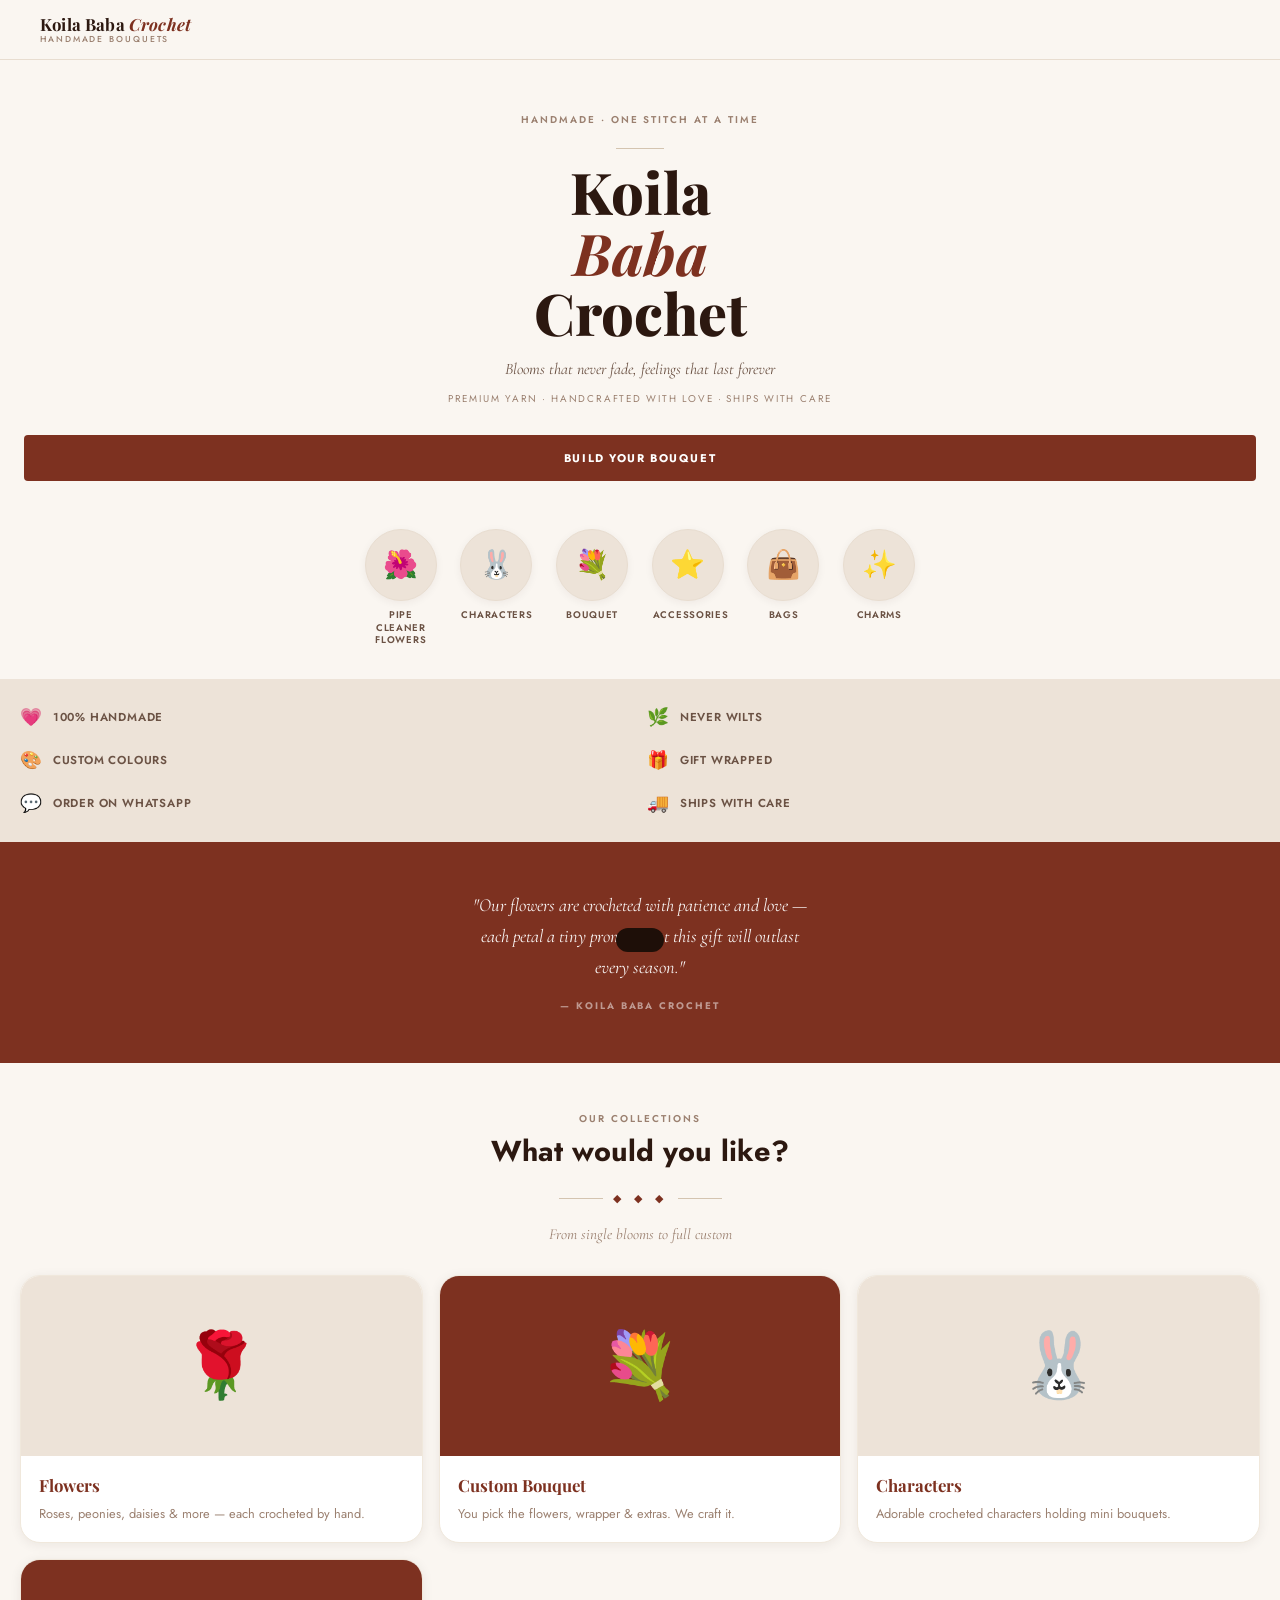
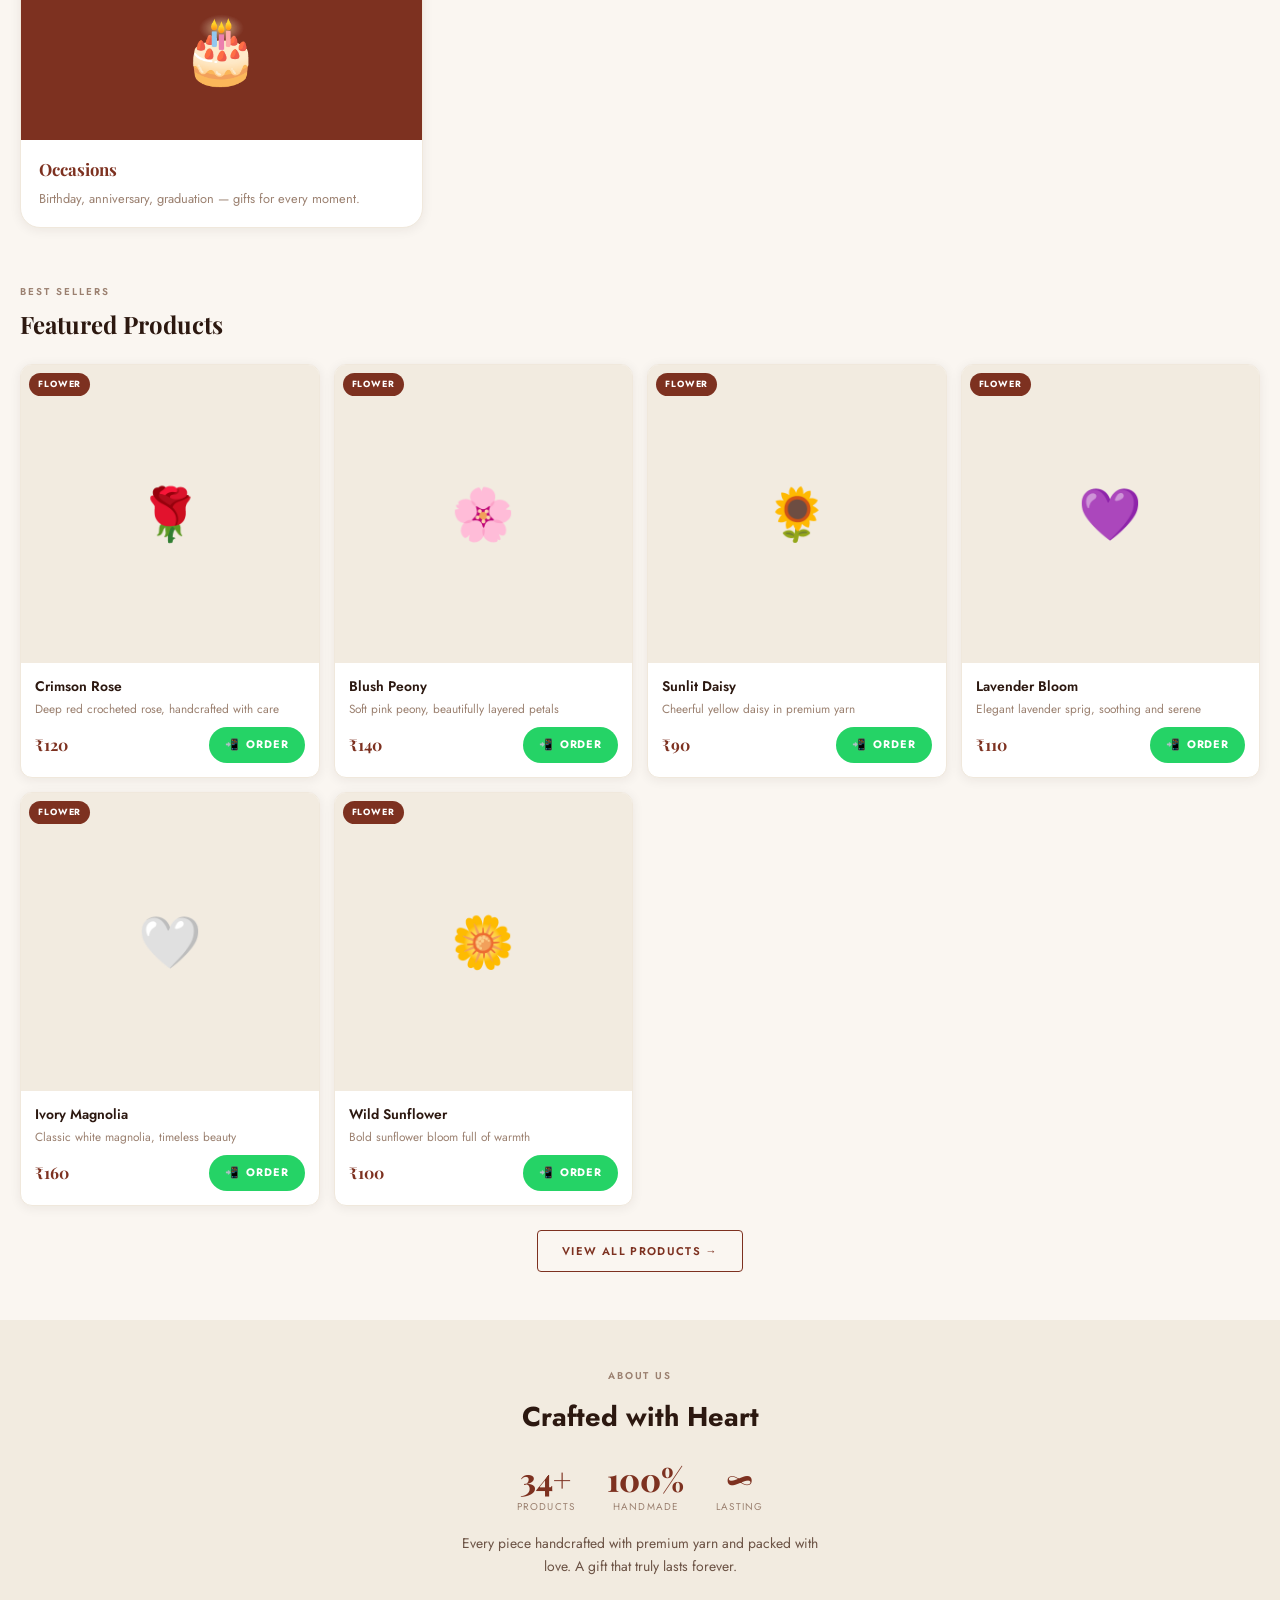
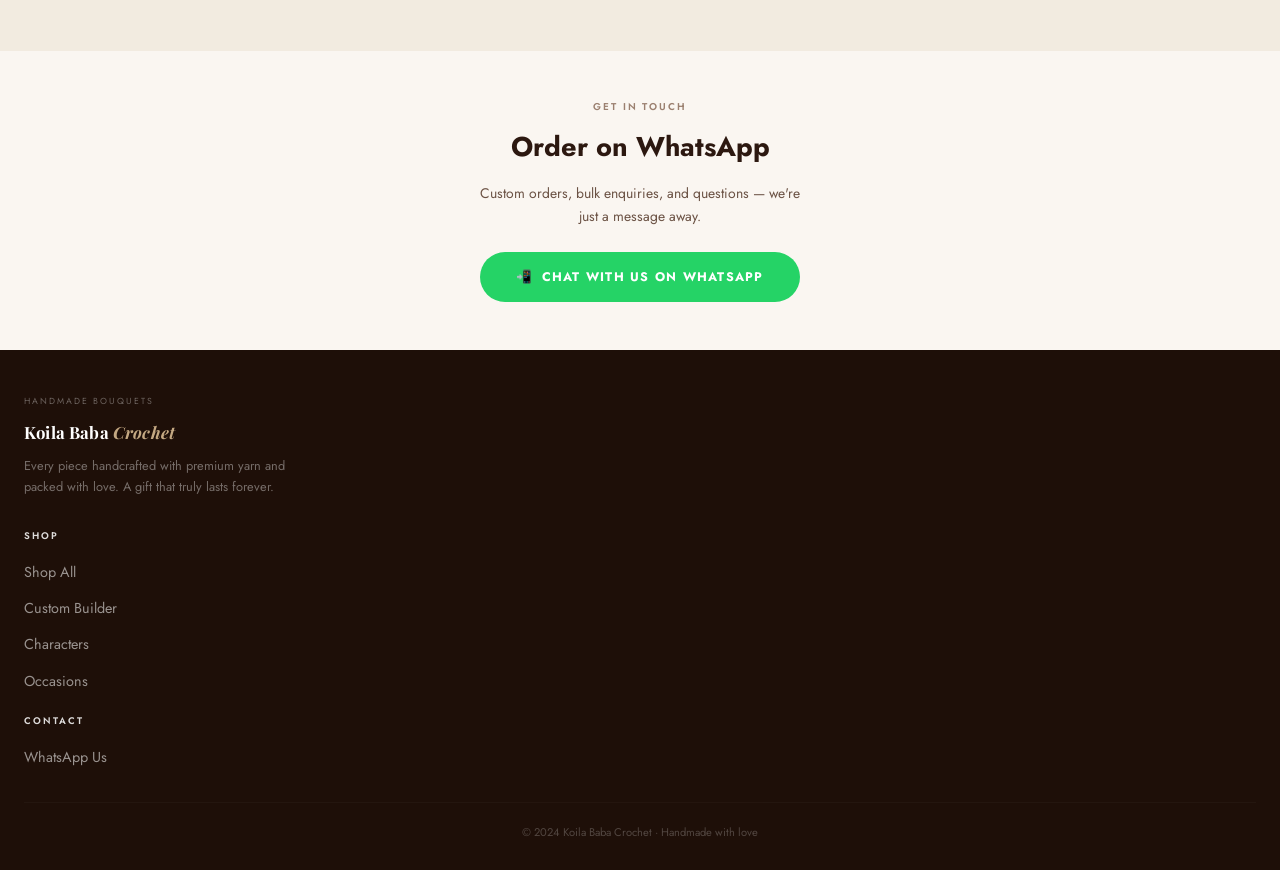
==== commit 5f2e2810: "Update index.html" ====
--- a/index.html
+++ b/index.html
@@ -5,19 +5,16 @@
   <meta name="viewport" content="width=device-width, initial-scale=1.0" />
   <title>Koila Baba Crochet — Handmade Bouquets</title>
   <meta name="description" content="Premium handcrafted crochet bouquets. Blooms that never fade, feelings that last forever." />
+  <link rel="preconnect" href="https://fonts.googleapis.com" />
+  <link href="https://fonts.googleapis.com/css2?family=Playfair+Display:ital,wght@0,600;0,700;0,800;1,600;1,700&family=Jost:wght@300;400;500;600;700&family=Cormorant+Garamond:ital,wght@1,400;1,500&display=swap" rel="stylesheet" />
   <link rel="stylesheet" href="style.css" />
   <style>
-    /* ---- INDEX ONLY ---- */
-    .hero-line { height: 1px; background: var(--beige-mid); width: 48px; display: inline-block; margin: 0 8px; vertical-align: middle; }
-    .hero-divider-row { display: flex; align-items: center; justify-content: center; margin: 18px 0 12px; }
-    .featured-header { padding: 0 20px; }
-    .featured-header h2 { font-size: 1.5rem; }
-    .section-heading-center { text-align: center; padding: 0 20px; margin-bottom: 24px; }
-    .section-heading-center h2 { font-size: 1.8rem; }
-    .about-stat-row { display: flex; justify-content: center; gap: 32px; margin: 24px 0 16px; }
-    .about-stat { text-align: center; }
-    .about-stat-num { font-family: var(--font-serif); font-size: 2rem; font-weight: 800; color: var(--rust); line-height: 1; }
-    .about-stat-lbl { font-size: 0.62rem; letter-spacing: 0.12em; text-transform: uppercase; color: var(--text-muted); margin-top: 4px; }
+    .hero-line{height:1px;background:#D4C4B0;width:48px;display:inline-block;margin:0 8px;vertical-align:middle}
+    .hero-divider-row{display:flex;align-items:center;justify-content:center;margin:18px 0 12px}
+    .about-stat-row{display:flex;justify-content:center;gap:32px;margin:24px 0 16px}
+    .about-stat{text-align:center}
+    .about-stat-num{font-family:'Playfair Display',serif;font-size:2rem;font-weight:800;color:#7D3120;line-height:1}
+    .about-stat-lbl{font-size:.62rem;letter-spacing:.12em;text-transform:uppercase;color:#9B8070;margin-top:4px}
   </style>
 </head>
 <body>
@@ -32,8 +29,6 @@
     <span></span><span></span><span></span>
   </button>
 </nav>
-
-<!-- MOBILE MENU -->
 <div class="mobile-menu" id="mobileMenu">
   <a href="index.html">Home</a>
   <a href="shop.html">Shop</a>
@@ -46,9 +41,7 @@
 <!-- HERO -->
 <section class="hero">
   <div class="section-label">Handmade · One Stitch at a Time</div>
-  <div class="hero-divider-row">
-    <span class="hero-line"></span>
-  </div>
+  <div class="hero-divider-row"><span class="hero-line"></span></div>
   <h1 class="hero-title">
     Koila<br>
     <span class="italic">Baba</span><br>
@@ -101,7 +94,7 @@
   </div>
 </div>
 
-<!-- QUOTE SECTION -->
+<!-- QUOTE -->
 <div class="quote-section">
   <p class="quote-text">"Our flowers are crocheted with patience and love — each petal a tiny promise that this gift will outlast every season."</p>
   <p class="quote-author">— Koila Baba Crochet</p>
@@ -113,49 +106,35 @@
     <div class="section-label">Our Collections</div>
     <h2>What would you like?</h2>
     <div class="divider"><span class="divider-icon">◆ ◆ ◆</span></div>
-    <p style="font-family:var(--font-italic);font-style:italic;font-size:0.95rem;color:var(--text-muted)">From single blooms to full custom</p>
+    <p style="font-family:'Cormorant Garamond',serif;font-style:italic;font-size:.95rem;color:#9B8070">From single blooms to full custom</p>
   </div>
   <div class="collections-grid">
     <div class="collection-card" onclick="window.location.href='shop.html?cat=flowers'">
       <div class="collection-card-image bg-beige">🌹</div>
-      <div class="collection-card-body">
-        <h3>Flowers</h3>
-        <p>Roses, peonies, daisies &amp; more — each crocheted by hand.</p>
-      </div>
+      <div class="collection-card-body"><h3>Flowers</h3><p>Roses, peonies, daisies &amp; more — each crocheted by hand.</p></div>
     </div>
     <div class="collection-card" onclick="window.location.href='flowers.html'">
       <div class="collection-card-image bg-rust">💐</div>
-      <div class="collection-card-body">
-        <h3>Custom Bouquet</h3>
-        <p>You pick the flowers, wrapper &amp; extras. We craft it.</p>
-      </div>
+      <div class="collection-card-body"><h3>Custom Bouquet</h3><p>You pick the flowers, wrapper &amp; extras. We craft it.</p></div>
     </div>
     <div class="collection-card" onclick="window.location.href='shop.html?cat=characters'">
       <div class="collection-card-image bg-beige">🐰</div>
-      <div class="collection-card-body">
-        <h3>Characters</h3>
-        <p>Adorable crocheted characters holding mini bouquets.</p>
-      </div>
+      <div class="collection-card-body"><h3>Characters</h3><p>Adorable crocheted characters holding mini bouquets.</p></div>
     </div>
     <div class="collection-card" onclick="window.location.href='shop.html?cat=occasions'">
       <div class="collection-card-image bg-rust">🎂</div>
-      <div class="collection-card-body">
-        <h3>Occasions</h3>
-        <p>Birthday, anniversary, graduation — gifts for every moment.</p>
-      </div>
+      <div class="collection-card-body"><h3>Occasions</h3><p>Birthday, anniversary, graduation — gifts for every moment.</p></div>
     </div>
   </div>
 </section>
 
 <!-- FEATURED PRODUCTS -->
 <section class="products-section">
-  <div class="featured-header" style="margin-bottom:20px">
+  <div style="margin-bottom:20px;padding:0 0">
     <div class="section-label">Best Sellers</div>
-    <h2 style="font-family:var(--font-serif);font-size:1.5rem;margin-top:4px">Featured Products</h2>
-  </div>
-  <div class="products-grid" id="featuredGrid">
-    <!-- Filled by JS -->
-  </div>
+    <h2 style="font-family:'Playfair Display',serif;font-size:1.5rem;margin-top:4px">Featured Products</h2>
+  </div>
+  <div class="products-grid" id="featuredGrid"></div>
   <div style="text-align:center;margin-top:24px">
     <button class="btn-outline" onclick="window.location.href='shop.html'">View All Products →</button>
   </div>
@@ -166,18 +145,9 @@
   <div class="section-label">About Us</div>
   <h2>Crafted with Heart</h2>
   <div class="about-stat-row">
-    <div class="about-stat">
-      <div class="about-stat-num">34+</div>
-      <div class="about-stat-lbl">Products</div>
-    </div>
-    <div class="about-stat">
-      <div class="about-stat-num">100%</div>
-      <div class="about-stat-lbl">Handmade</div>
-    </div>
-    <div class="about-stat">
-      <div class="about-stat-num">∞</div>
-      <div class="about-stat-lbl">Lasting</div>
-    </div>
+    <div class="about-stat"><div class="about-stat-num">34+</div><div class="about-stat-lbl">Products</div></div>
+    <div class="about-stat"><div class="about-stat-num">100%</div><div class="about-stat-lbl">Handmade</div></div>
+    <div class="about-stat"><div class="about-stat-num">∞</div><div class="about-stat-lbl">Lasting</div></div>
   </div>
   <p>Every piece handcrafted with premium yarn and packed with love. A gift that truly lasts forever.</p>
 </section>
@@ -219,16 +189,104 @@
   <div class="footer-bottom">© 2024 Koila Baba Crochet · Handmade with love</div>
 </footer>
 
-<div class="toast" id="globalToast"></div>
-<script src="script.js"></script>
+<div class="toast" id="toast"></div>
+
 <script>
-  document.addEventListener('DOMContentLoaded', () => {
-    const products = getProducts();
-    // Show 6 featured products (mix of categories)
-    const featured = products.filter(p => ['characters','bouquet','flowers'].includes(p.category)).slice(0, 6);
-    const grid = document.getElementById('featuredGrid');
-    grid.innerHTML = featured.map(p => productCardHTML(p)).join('');
+/* ── DEFAULT PRODUCTS (must match admin.html exactly) ── */
+const DEFAULT_PRODUCTS = [
+  {id:1,name:"Crimson Rose",desc:"Deep red crocheted rose, handcrafted with care",emoji:"🌹",price:120,category:"flowers",tag:"FLOWER",img:null},
+  {id:2,name:"Blush Peony",desc:"Soft pink peony, beautifully layered petals",emoji:"🌸",price:140,category:"flowers",tag:"FLOWER",img:null},
+  {id:3,name:"Sunlit Daisy",desc:"Cheerful yellow daisy in premium yarn",emoji:"🌻",price:90,category:"flowers",tag:"FLOWER",img:null},
+  {id:4,name:"Lavender Bloom",desc:"Elegant lavender sprig, soothing and serene",emoji:"💜",price:110,category:"flowers",tag:"FLOWER",img:null},
+  {id:5,name:"Ivory Magnolia",desc:"Classic white magnolia, timeless beauty",emoji:"🤍",price:160,category:"flowers",tag:"FLOWER",img:null},
+  {id:6,name:"Wild Sunflower",desc:"Bold sunflower bloom full of warmth",emoji:"🌼",price:100,category:"flowers",tag:"FLOWER",img:null},
+  {id:7,name:"Blue Hydrangea",desc:"Clusters of blue blooms, uniquely crafted",emoji:"💙",price:130,category:"flowers",tag:"FLOWER",img:null},
+  {id:8,name:"Dusty Tulip",desc:"Vintage-toned tulip in muted hues",emoji:"🌷",price:95,category:"flowers",tag:"FLOWER",img:null},
+  {id:9,name:"Bunny Bouquet",desc:"Adorable bunny holding a spring flower arrangement",emoji:"🐰",price:380,category:"characters",tag:"CHARACTER",img:null},
+  {id:10,name:"Teddy Bear",desc:"Huggable bear holding a mini bouquet with love",emoji:"🧸",price:420,category:"characters",tag:"CHARACTER",img:null},
+  {id:11,name:"Ducky Friend",desc:"Sweet yellow duck with floral accessories",emoji:"🐥",price:350,category:"characters",tag:"CHARACTER",img:null},
+  {id:12,name:"Kitty Bloom",desc:"Cute cat character wrapped in yarn flowers",emoji:"🐱",price:390,category:"characters",tag:"CHARACTER",img:null},
+  {id:13,name:"Spring Dream Bouquet",desc:"A full bouquet of mixed crochet blooms",emoji:"💐",price:480,category:"bouquet",tag:"BOUQUET",img:null},
+  {id:14,name:"Bridal White Set",desc:"Elegant all-white bridal bouquet in premium yarn",emoji:"🤍",price:650,category:"bouquet",tag:"BOUQUET",img:null},
+  {id:15,name:"Sunset Arrangement",desc:"Warm oranges and pinks in a full bouquet",emoji:"🌅",price:520,category:"bouquet",tag:"BOUQUET",img:null},
+  {id:16,name:"Pipe Cleaner Bouquet",desc:"Mini mixed bouquet crafted from pipe cleaner flowers",emoji:"🌺",price:180,category:"pipe-cleaner",tag:"PIPE CLEANER",img:null},
+  {id:17,name:"Pipe Cleaner Lily",desc:"Elegant white lily crafted from pearl pipe cleaners",emoji:"🪷",price:60,category:"pipe-cleaner",tag:"PIPE CLEANER",img:null},
+  {id:18,name:"Rainbow PC Set",desc:"Colourful pipe cleaner flower set, 5 blooms",emoji:"🌈",price:240,category:"pipe-cleaner",tag:"PIPE CLEANER",img:null},
+  {id:19,name:"Floral Hair Pin",desc:"Delicate crochet flower hair accessory",emoji:"⭐",price:80,category:"accessories",tag:"ACCESSORY",img:null},
+  {id:20,name:"Bloom Keychain",desc:"Miniature rose bouquet keychain charm",emoji:"🌻",price:65,category:"accessories",tag:"ACCESSORY",img:null},
+  {id:21,name:"Petal Brooch",desc:"Wearable crochet flower brooch, gold pin",emoji:"✨",price:110,category:"accessories",tag:"ACCESSORY",img:null},
+  {id:22,name:"Mini Tote Bag",desc:"Crocheted mini tote with floral motif",emoji:"👜",price:350,category:"bags",tag:"BAG",img:null},
+  {id:23,name:"Drawstring Pouch",desc:"Cute yarn drawstring pouch for gifting",emoji:"🎁",price:180,category:"bags",tag:"BAG",img:null},
+  {id:24,name:"Rose Charm",desc:"Tiny crocheted rose charm for bags & keys",emoji:"🌹",price:45,category:"charms",tag:"CHARM",img:null},
+  {id:25,name:"Sunflower Charm",desc:"Bright sunflower charm, cheerful and cute",emoji:"🌻",price:45,category:"charms",tag:"CHARM",img:null},
+  {id:26,name:"Birthday Bloom Set",desc:"Festive crochet bouquet for birthdays",emoji:"🎂",price:320,category:"occasions",tag:"OCCASION",img:null},
+  {id:27,name:"Anniversary Special",desc:"Romantic red rose set for anniversaries",emoji:"❤️",price:580,category:"occasions",tag:"OCCASION",img:null},
+  {id:28,name:"Graduation Gift",desc:"Celebratory bouquet for graduates",emoji:"🎓",price:420,category:"occasions",tag:"OCCASION",img:null},
+];
+
+/* ── STORAGE ── */
+function getProducts() {
+  const s = localStorage.getItem('kbc_products');
+  if (s) return JSON.parse(s);
+  localStorage.setItem('kbc_products', JSON.stringify(DEFAULT_PRODUCTS));
+  return DEFAULT_PRODUCTS;
+}
+
+/* ── PRODUCT CARD — checks img first, falls back to emoji ── */
+function productCardHTML(p) {
+  const msg = encodeURIComponent(`Hi! I'd like to order: *${p.name}* (₹${p.price})\n\nPlease confirm availability and delivery details.`);
+  const waLink = `https://wa.me/918638733586?text=${msg}`;
+
+  const media = p.img
+    ? `<img src="${p.img}" alt="${p.name}" style="width:100%;height:100%;object-fit:cover;display:block" />`
+    : `<span style="font-size:3.2rem">${p.emoji || '🌸'}</span>`;
+
+  return `
+    <div class="product-card">
+      <div class="product-card-image">
+        <span class="product-tag">${p.tag || p.category.toUpperCase()}</span>
+        ${media}
+      </div>
+      <div class="product-card-body">
+        <h3>${p.name}</h3>
+        <p>${p.desc || ''}</p>
+        <div class="product-card-footer">
+          <span class="product-price">₹${p.price}</span>
+          <a href="${waLink}" target="_blank" class="btn-whatsapp">
+            <span>📲</span> Order
+          </a>
+        </div>
+      </div>
+    </div>`;
+}
+
+/* ── NAVBAR ── */
+function initNavbar() {
+  const toggle = document.getElementById('menuToggle');
+  const menu = document.getElementById('mobileMenu');
+  toggle.addEventListener('click', () => {
+    toggle.classList.toggle('active');
+    menu.classList.toggle('open');
+    document.body.style.overflow = menu.classList.contains('open') ? 'hidden' : '';
   });
+  menu.querySelectorAll('a').forEach(link => {
+    link.addEventListener('click', () => {
+      toggle.classList.remove('active');
+      menu.classList.remove('open');
+      document.body.style.overflow = '';
+    });
+  });
+}
+
+/* ── INIT ── */
+document.addEventListener('DOMContentLoaded', () => {
+  initNavbar();
+
+  const products = getProducts();
+  // Show 6 featured products — mix of categories
+  const featured = products.filter(p => ['characters','bouquet','flowers'].includes(p.category)).slice(0, 6);
+  document.getElementById('featuredGrid').innerHTML = featured.map(productCardHTML).join('');
+});
 </script>
 </body>
 </html>
--- a/style.css
+++ b/style.css
@@ -520,6 +520,7 @@
   max-width: 360px;
   margin: 0 auto 24px;
 }
+
 /* ===== WHATSAPP CTA ===== */
 .whatsapp-cta {
   padding: 48px 24px;
@@ -1174,4 +1175,4 @@
   .collections-grid { grid-template-columns: repeat(3, 1fr); }
   .products-grid { grid-template-columns: repeat(4, 1fr); }
   .builder-grid { grid-template-columns: repeat(4, 1fr); }
-}+  }
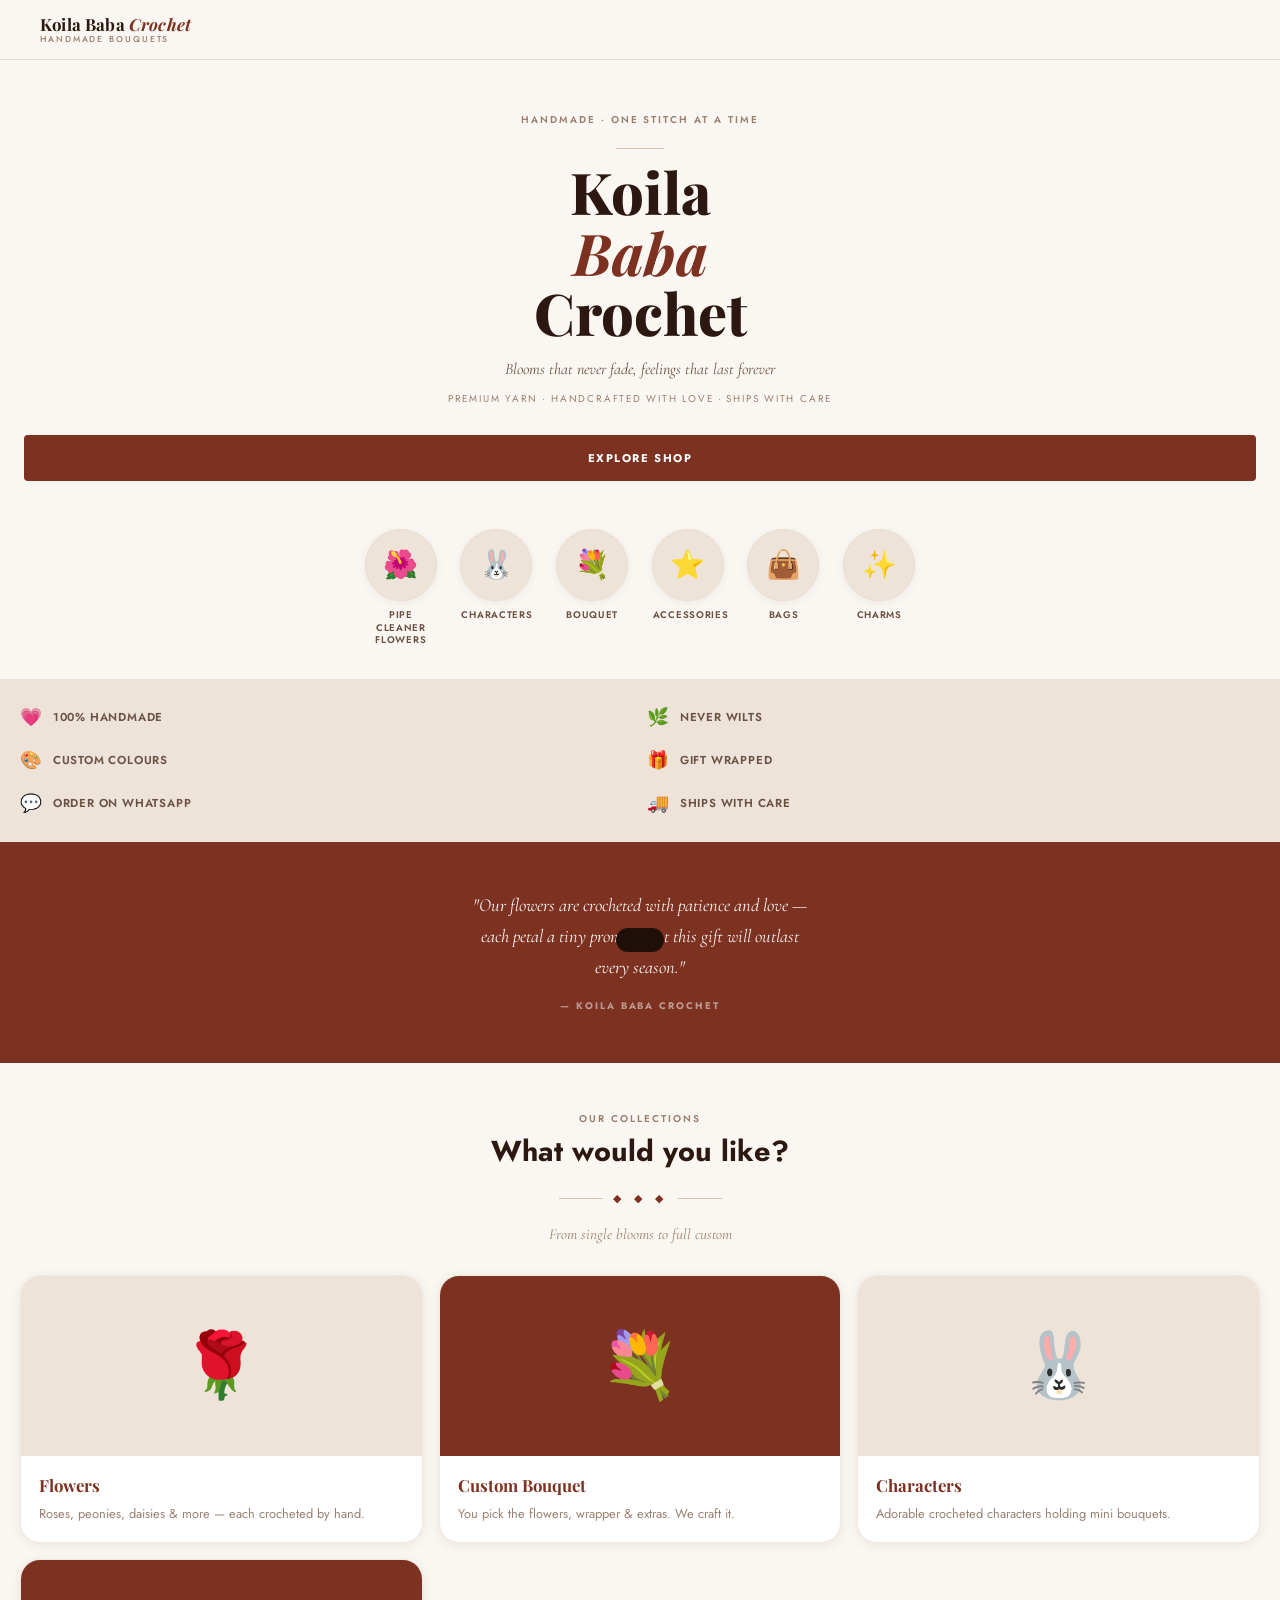
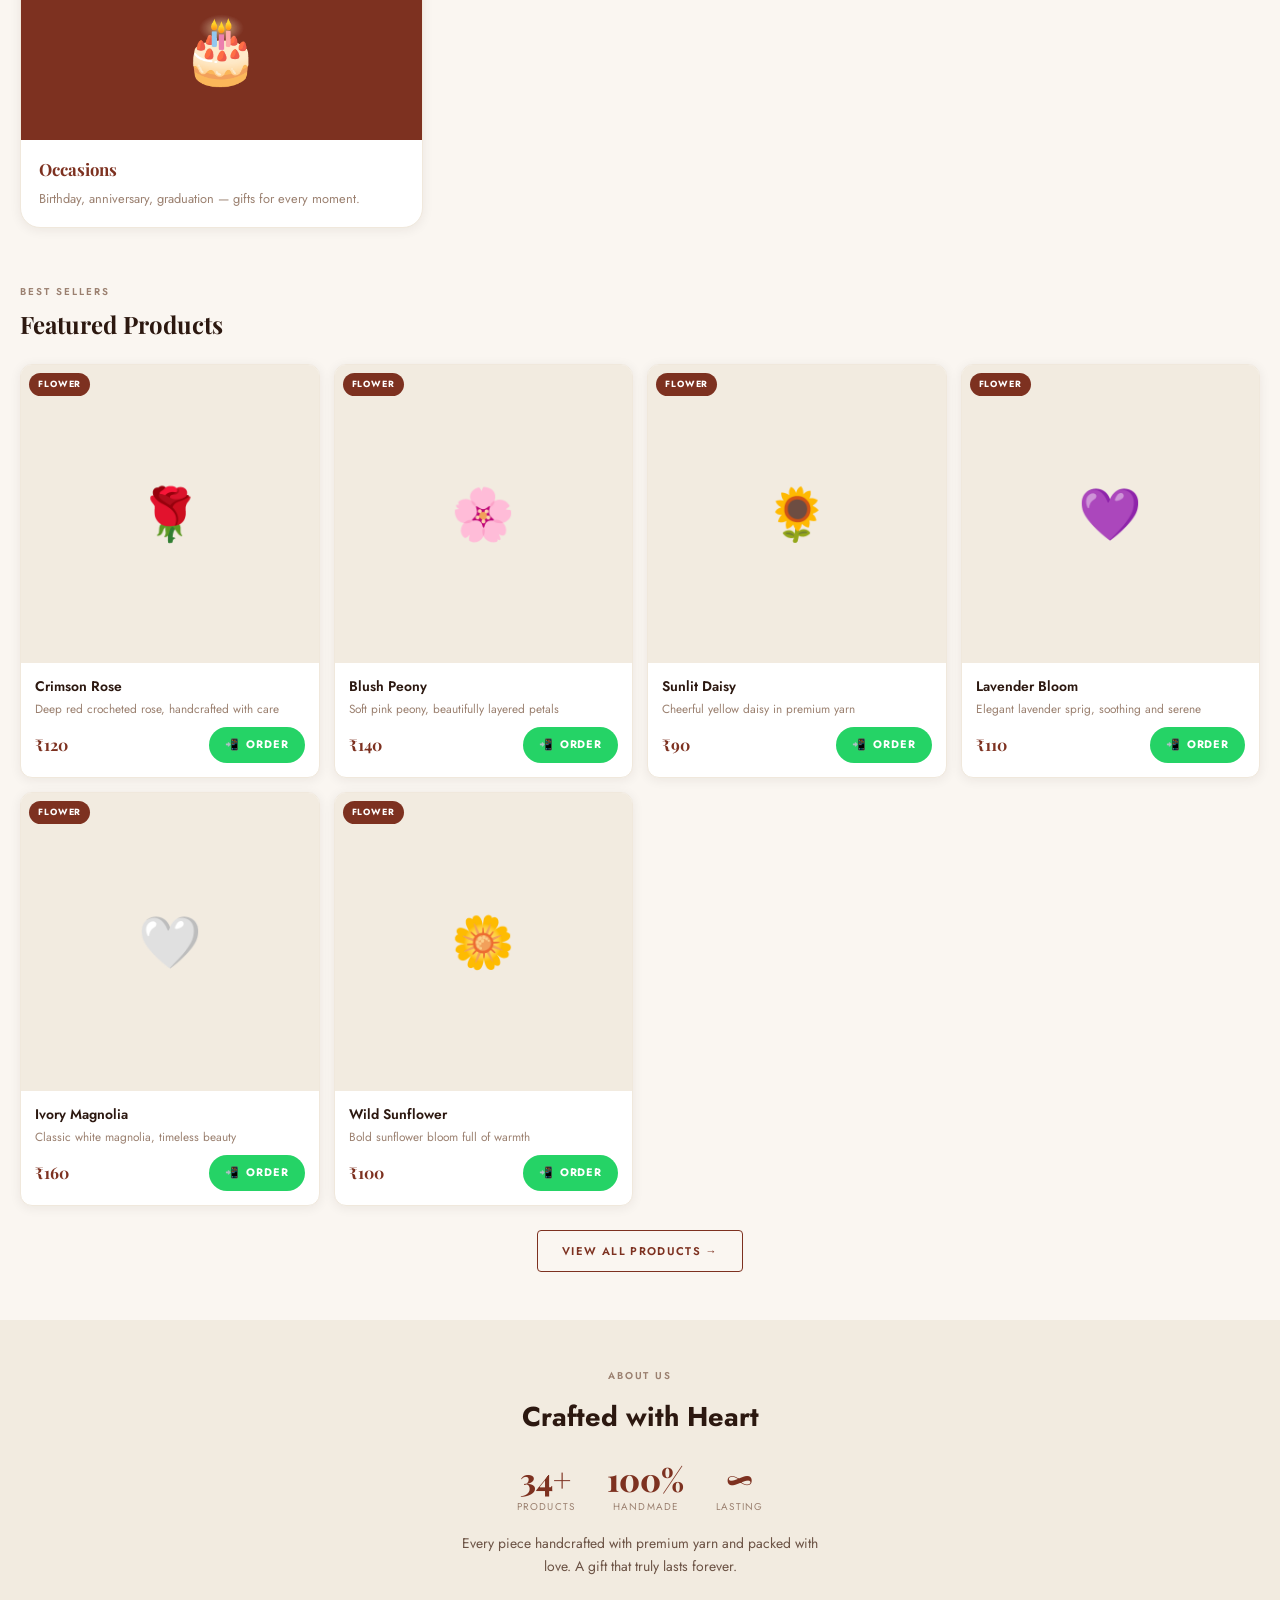
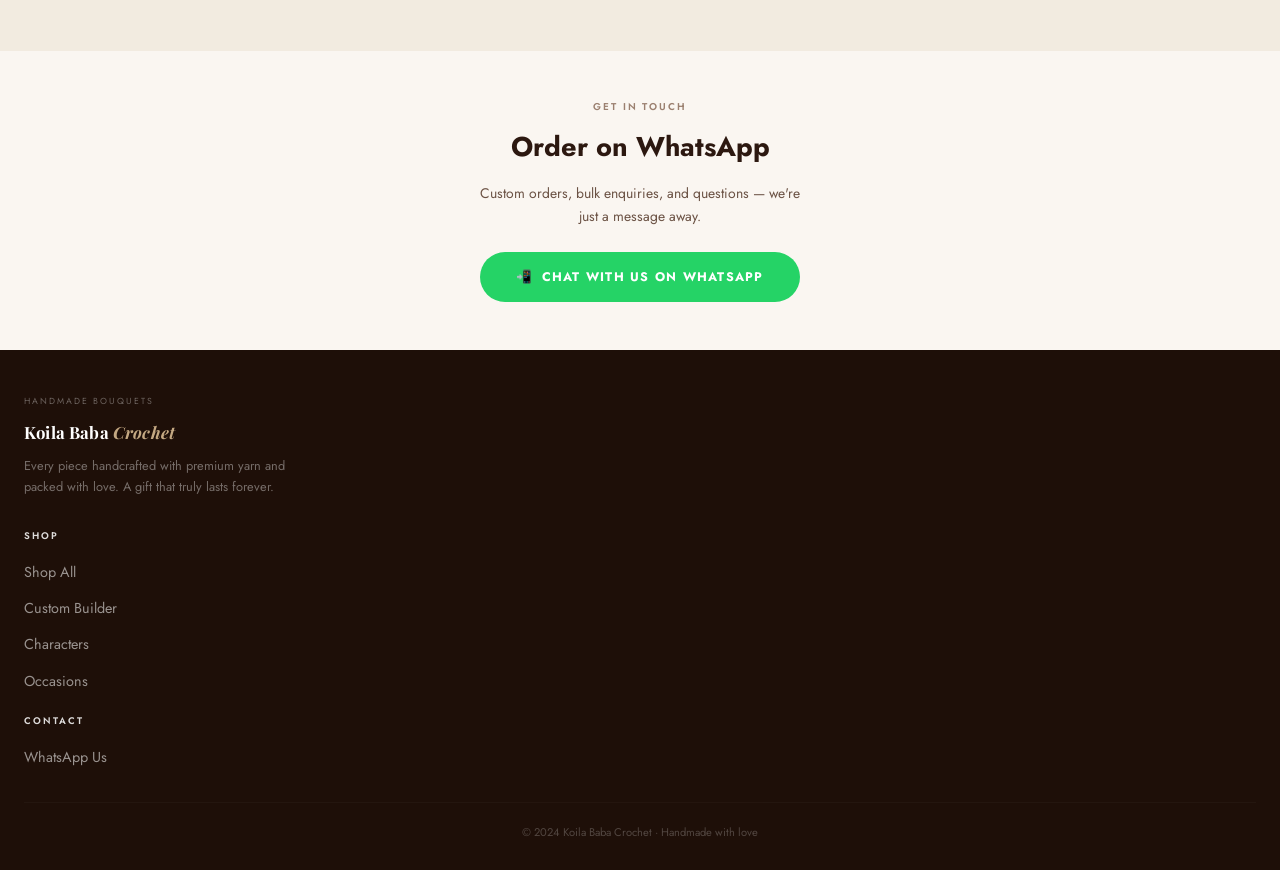
==== commit d69baacf: "Update index.html" ====
--- a/index.html
+++ b/index.html
@@ -51,7 +51,7 @@
   <div class="hero-meta">
     <span>Premium Yarn</span>·<span>Handcrafted with Love</span>·<span>Ships with Care</span>
   </div>
-  <button class="btn-primary" onclick="window.location.href='shop.html'">Build Your Bouquet</button>
+  <button class="btn-primary" onclick="window.location.href='shop.html'">Explore Shop</button>
 </section>
 
 <!-- CATEGORY CIRCLES -->
